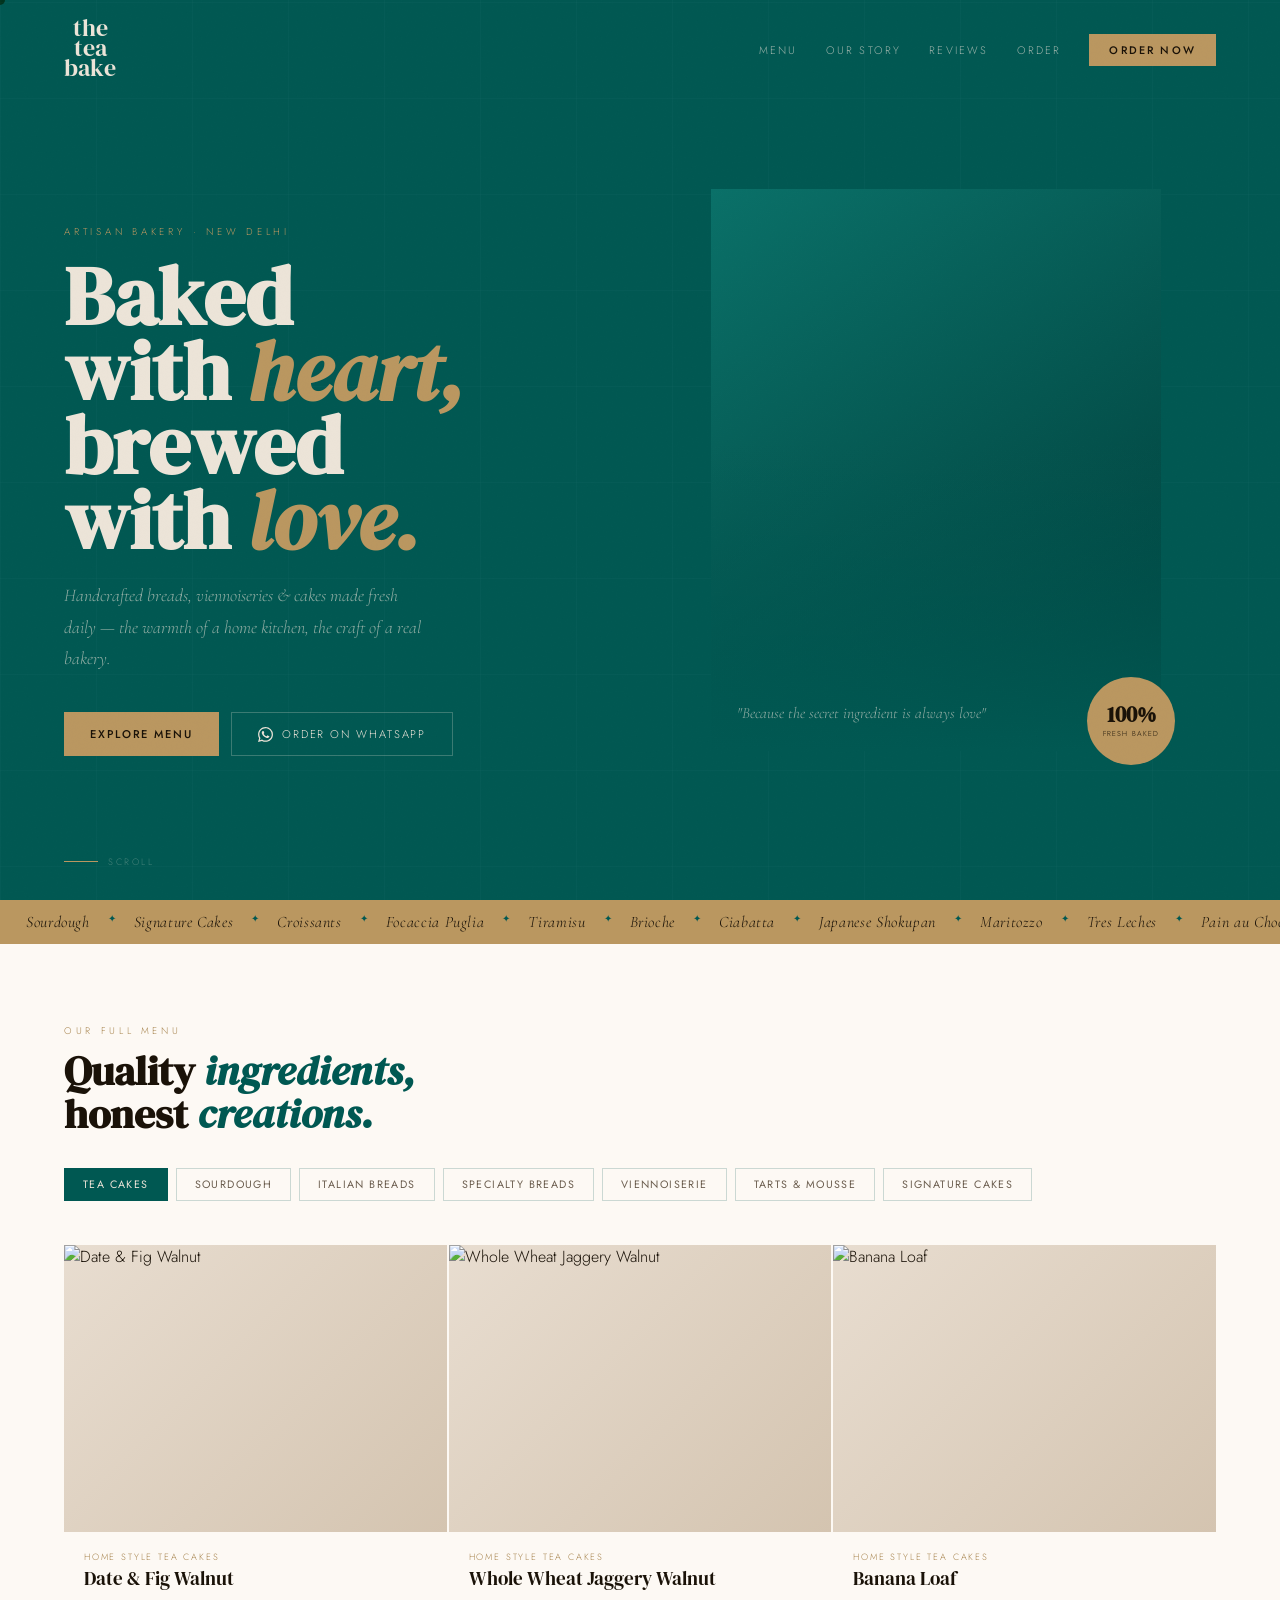
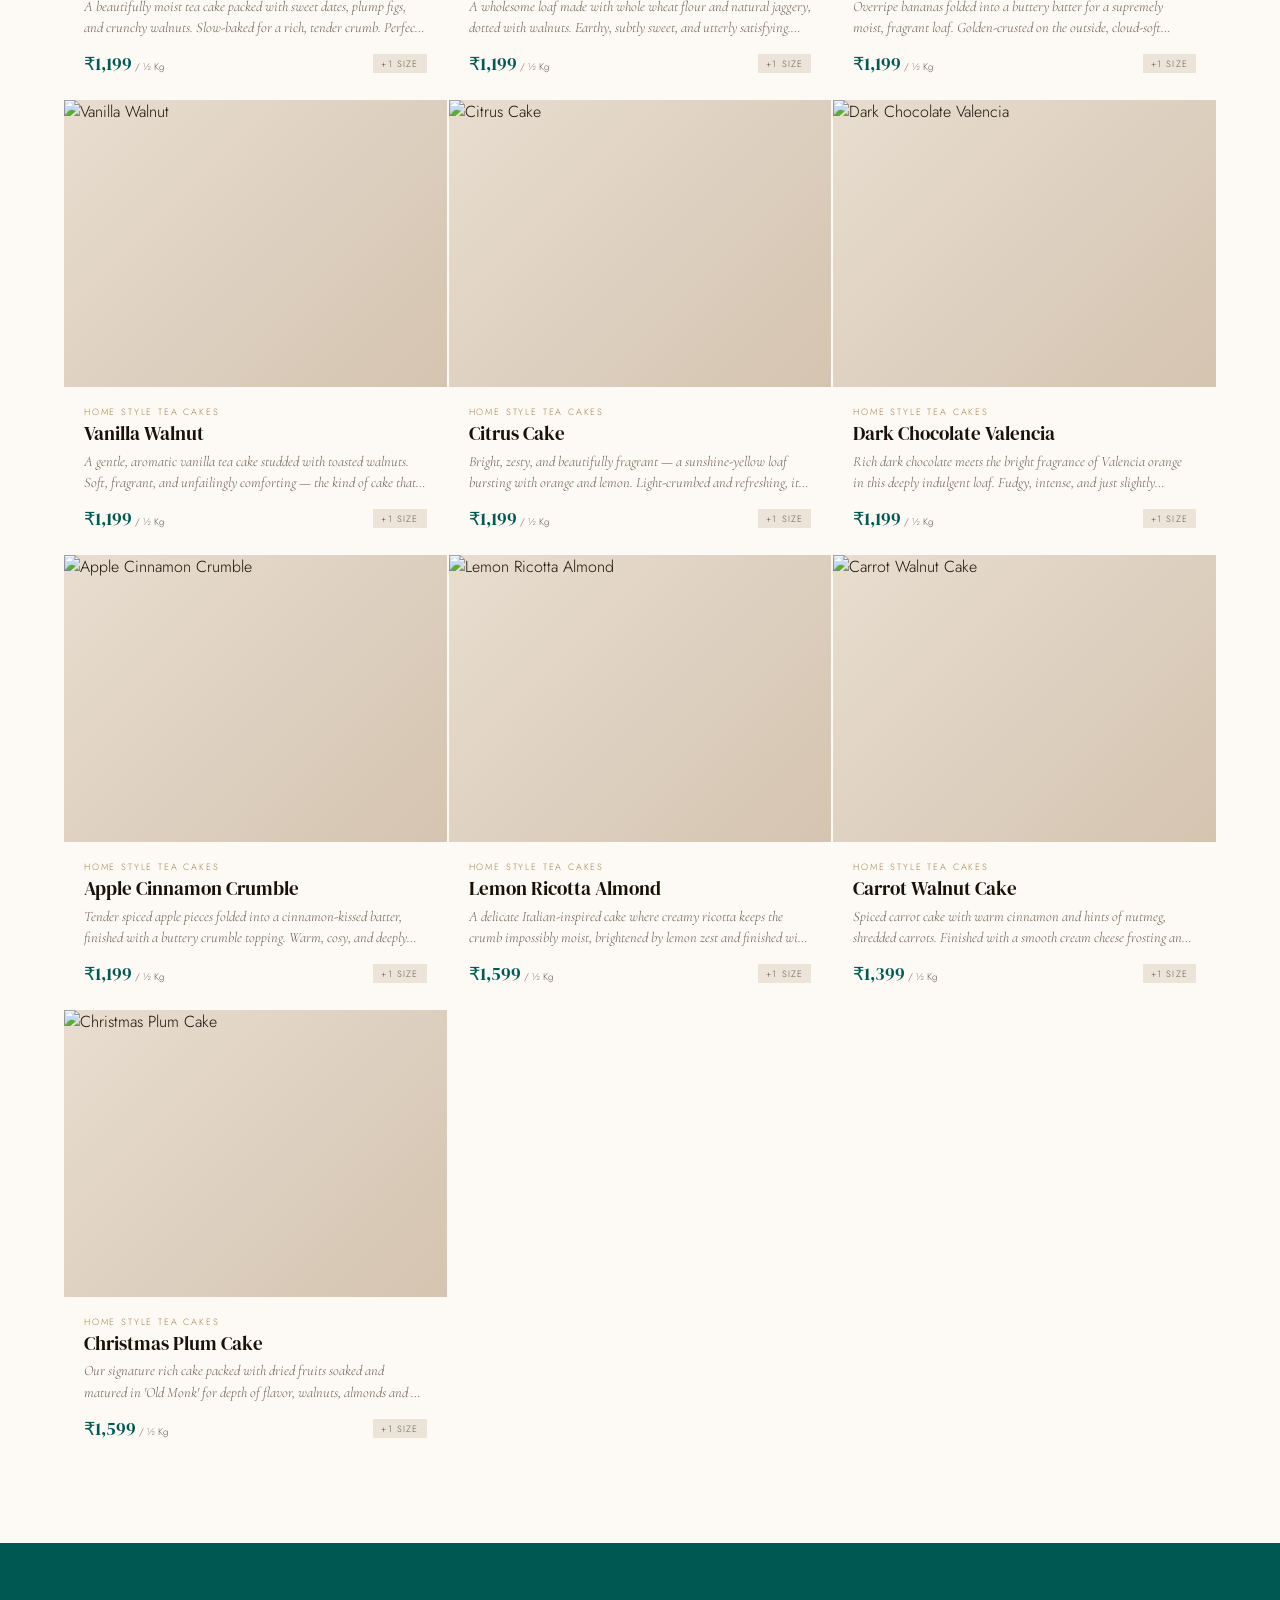
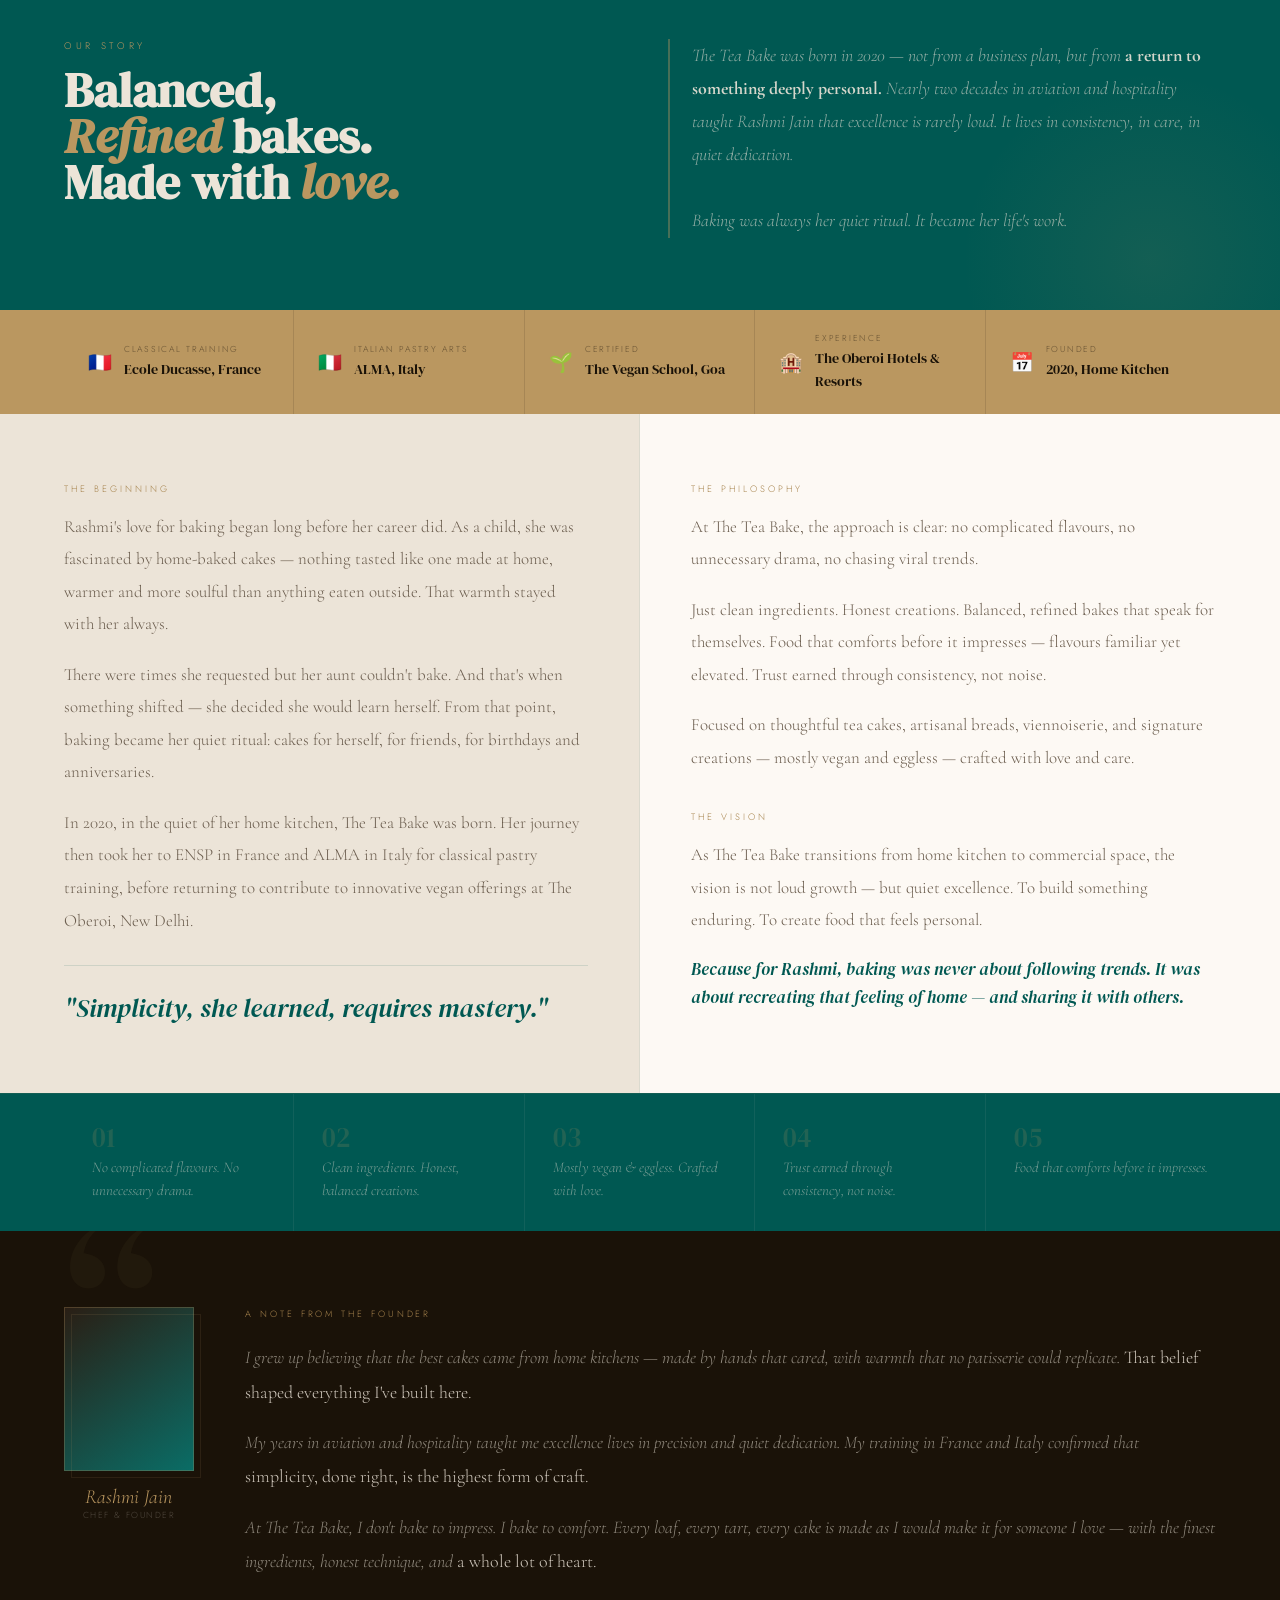
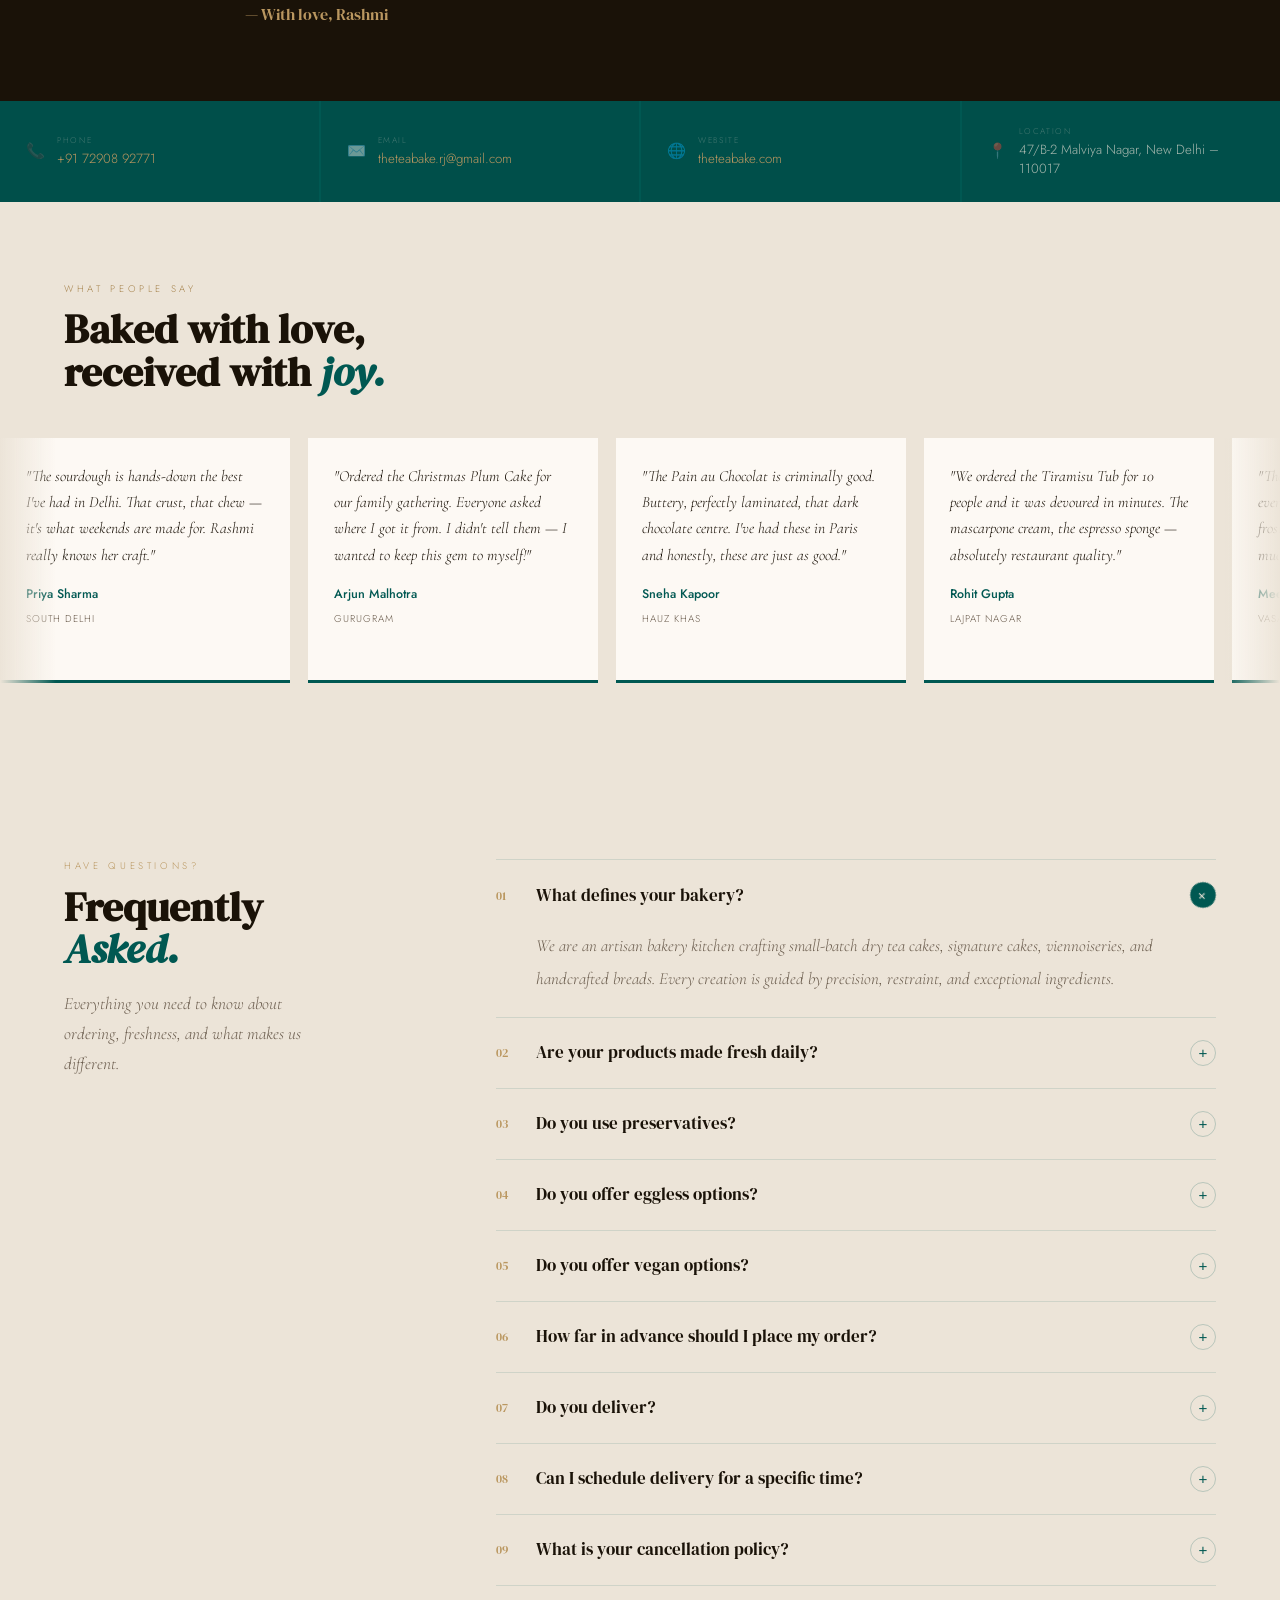
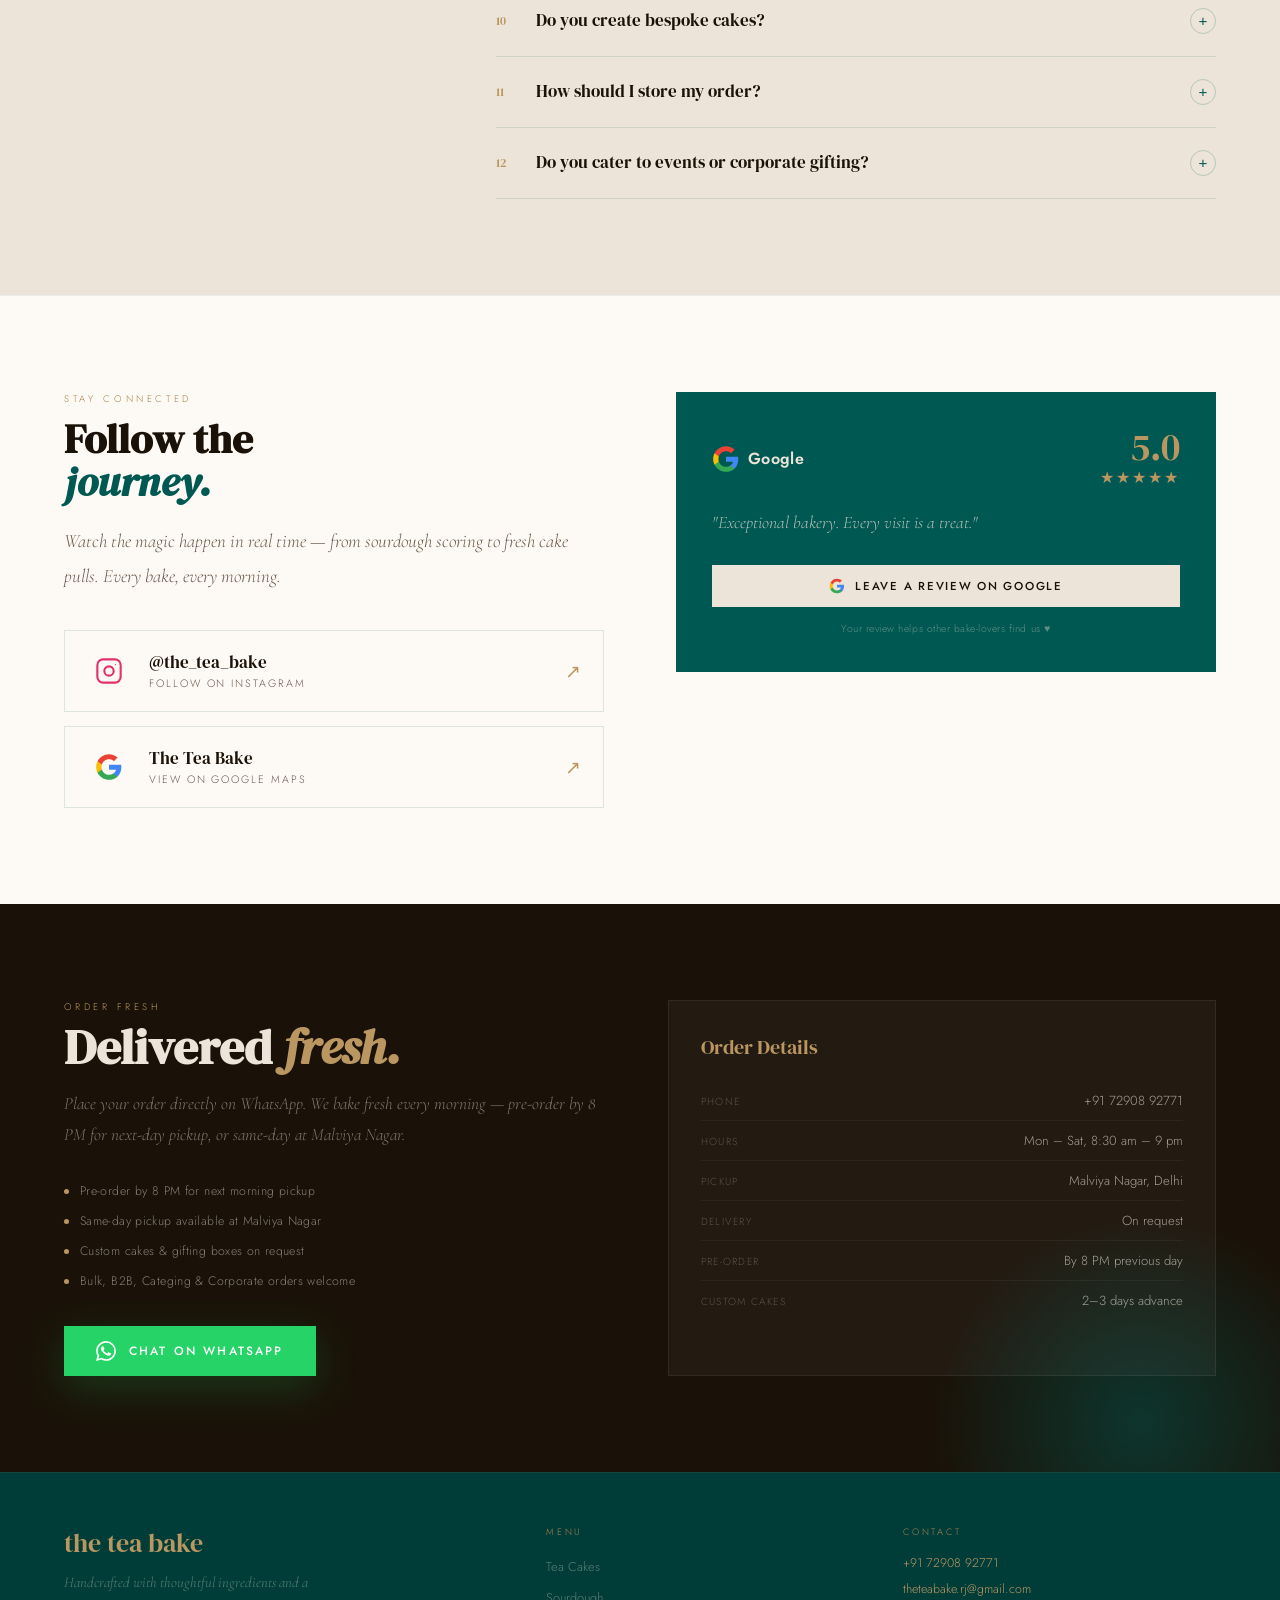
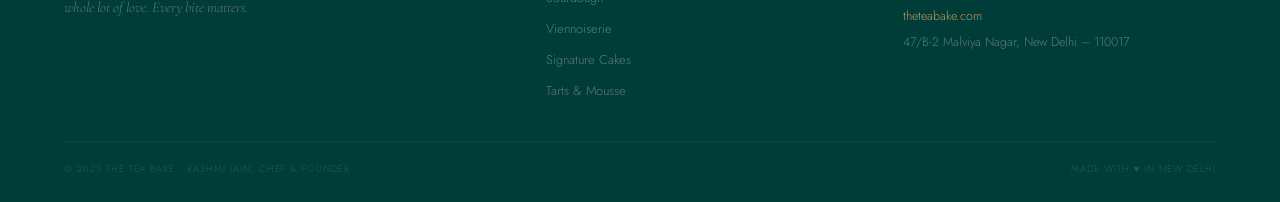
==== main/index.html @ 6ad72a22 "Add files via upload" ====
<!DOCTYPE html>
<html lang="en">

<head>
  <meta charset="UTF-8">
  <meta name="viewport" content="width=device-width, initial-scale=1.0">
  <title>The Tea Bake — Artisan Bakery, New Delhi</title>
  <link rel="preconnect" href="https://fonts.googleapis.com">
  <link rel="preconnect" href="https://fonts.gstatic.com" crossorigin>
  <link
    href="https://fonts.googleapis.com/css2?family=DM+Serif+Display:ital@0;1&family=Cormorant+Garamond:ital,wght@0,300;0,400;0,500;1,300;1,400&family=Jost:wght@300;400;500;600&display=swap"
    rel="stylesheet">
  <link rel="stylesheet" href="style.css">
</head>

<body>

  <!-- CURSOR -->
  <div class="cursor" id="cursor"></div>

  <!-- SCRIM + DRAWER -->
  <div class="scrim" id="scrim" onclick="closeDrawer()"></div>
  <nav class="drawer" id="drawer">
    <a href="#home" onclick="closeDrawer()">Home</a>
    <a href="#menu" onclick="closeDrawer()">Menu</a>
    <a href="#about" onclick="closeDrawer()">Our Story</a>
    <a href="#testimonials" onclick="closeDrawer()">Reviews</a>
    <a href="#order" onclick="closeDrawer()">Order</a>
    <a href="#" class="drawer-wa" onclick="closeDrawer();openWA('The Tea Bake — Full Menu')">
      <svg width="16" height="16" viewBox="0 0 24 24" fill="white">
        <path
          d="M17.472 14.382c-.297-.149-1.758-.867-2.03-.967-.273-.099-.471-.148-.67.15-.197.297-.767.966-.94 1.164-.173.199-.347.223-.644.075-.297-.15-1.255-.463-2.39-1.475-.883-.788-1.48-1.761-1.653-2.059-.173-.297-.018-.458.13-.606.134-.133.298-.347.446-.52.149-.174.198-.298.298-.497.099-.198.05-.371-.025-.52-.075-.149-.669-1.612-.916-2.207-.242-.579-.487-.5-.669-.51-.173-.008-.371-.01-.57-.01-.198 0-.52.074-.792.372-.272.297-1.04 1.016-1.04 2.479 0 1.462 1.065 2.875 1.213 3.074.149.198 2.096 3.2 5.077 4.487.709.306 1.262.489 1.694.625.712.227 1.36.195 1.871.118.571-.085 1.758-.719 2.006-1.413.248-.694.248-1.289.173-1.413-.074-.124-.272-.198-.57-.347m-5.421 7.403h-.004a9.87 9.87 0 01-5.031-1.378l-.361-.214-3.741.982.998-3.648-.235-.374a9.86 9.86 0 01-1.51-5.26c.001-5.45 4.436-9.884 9.888-9.884 2.64 0 5.122 1.03 6.988 2.898a9.825 9.825 0 012.893 6.994c-.003 5.45-4.437 9.884-9.885 9.884m8.413-18.297A11.815 11.815 0 0012.05 0C5.495 0 .16 5.335.157 11.892c0 2.096.547 4.142 1.588 5.945L.057 24l6.305-1.654a11.882 11.882 0 005.683 1.448h.005c6.554 0 11.89-5.335 11.893-11.893a11.821 11.821 0 00-3.48-8.413z" />
      </svg>
      Order on WhatsApp
    </a>
  </nav>

  <!-- DESKTOP NAV -->
  <nav id="navbar">
    <a class="nav-logo" href="#home">the <br>tea<br> bake</a>
    <ul class="nav-links">
      <li><a href="#menu">Menu</a></li>
      <li><a href="#about">Our Story</a></li>
      <li><a href="#testimonials">Reviews</a></li>
      <li><a href="#order">Order</a></li>
      <li><a href="#" class="nav-order" onclick="openWA('The Tea Bake')">Order Now</a></li>
    </ul>
    <button class="ham" id="ham" onclick="toggleDrawer()" aria-label="Open menu">
      <span></span><span></span><span></span>
    </button>
  </nav>

  <!-- ══ HERO ══ -->
  <section class="hero" id="home">
    <div class="hero-pat">
      <svg width="100%" height="100%" viewBox="0 0 800 800" preserveAspectRatio="xMidYMid slice">
        <defs>
          <pattern id="gp" width="60" height="60" patternUnits="userSpaceOnUse">
            <path d="M60 0L0 0 0 60" fill="none" stroke="white" stroke-width=".5" />
          </pattern>
        </defs>
        <rect width="800" height="800" fill="url(#gp)" />
      </svg>
    </div>
    <div class="hero-left">
      <p class="hero-eyebrow">Artisan Bakery · New Delhi</p>
      <h1 class="hero-h1">Baked<br>with <em>heart,</em><br>brewed<br>with <em>love.</em></h1>
      <p class="hero-sub">Handcrafted breads, viennoiseries &amp; cakes made fresh daily — the warmth of a home kitchen,
        the
        craft of a real bakery.</p>
      <div class="hero-ctas">
        <a href="#menu" class="btn-primary">Explore Menu</a>
        <a href="#" class="btn-secondary" onclick="openWA('The Tea Bake — Full Menu')">
          <svg width="15" height="15" viewBox="0 0 24 24" fill="currentColor">
            <path
              d="M17.472 14.382c-.297-.149-1.758-.867-2.03-.967-.273-.099-.471-.148-.67.15-.197.297-.767.966-.94 1.164-.173.199-.347.223-.644.075-.297-.15-1.255-.463-2.39-1.475-.883-.788-1.48-1.761-1.653-2.059-.173-.297-.018-.458.13-.606.134-.133.298-.347.446-.52.149-.174.198-.298.298-.497.099-.198.05-.371-.025-.52-.075-.149-.669-1.612-.916-2.207-.242-.579-.487-.5-.669-.51-.173-.008-.371-.01-.57-.01-.198 0-.52.074-.792.372-.272.297-1.04 1.016-1.04 2.479 0 1.462 1.065 2.875 1.213 3.074.149.198 2.096 3.2 5.077 4.487.709.306 1.262.489 1.694.625.712.227 1.36.195 1.871.118.571-.085 1.758-.719 2.006-1.413.248-.694.248-1.289.173-1.413-.074-.124-.272-.198-.57-.347m-5.421 7.403h-.004a9.87 9.87 0 01-5.031-1.378l-.361-.214-3.741.982.998-3.648-.235-.374a9.86 9.86 0 01-1.51-5.26c.001-5.45 4.436-9.884 9.888-9.884 2.64 0 5.122 1.03 6.988 2.898a9.825 9.825 0 012.893 6.994c-.003 5.45-4.437 9.884-9.885 9.884m8.413-18.297A11.815 11.815 0 0012.05 0C5.495 0 .16 5.335.157 11.892c0 2.096.547 4.142 1.588 5.945L.057 24l6.305-1.654a11.882 11.882 0 005.683 1.448h.005c6.554 0 11.89-5.335 11.893-11.893a11.821 11.821 0 00-3.48-8.413z" />
          </svg>
          Order on WhatsApp
        </a>
      </div>
    </div>
    <div class="hero-right">
      <div class="hero-vis">
        <div class="hero-frame">
          <img src="https://images.unsplash.com/photo-1509440159596-0249088772ff?w=700&q=80" alt="Fresh baked goods"
            onerror="this.style.display='none'">
          <div class="hero-frame-grad"></div>
          <div class="hero-quote">"Because the secret ingredient is always love"</div>
        </div>
        <div class="hero-badge"><b>100%</b><small>Fresh Baked</small></div>
      </div>
    </div>
    <div class="scroll-hint">
      <div class="scroll-line"></div>Scroll
    </div>
  </section>

  <!-- ══ MARQUEE ══ -->
  <div class="marquee">
    <div class="marquee-track">
      <span class="mitem">Sourdough</span><span class="mdot">✦</span>
      <span class="mitem">Signature Cakes</span><span class="mdot">✦</span>
      <span class="mitem">Croissants</span><span class="mdot">✦</span>
      <span class="mitem">Focaccia Puglia</span><span class="mdot">✦</span>
      <span class="mitem">Tiramisu</span><span class="mdot">✦</span>
      <span class="mitem">Brioche</span><span class="mdot">✦</span>
      <span class="mitem">Ciabatta</span><span class="mdot">✦</span>
      <span class="mitem">Japanese Shokupan</span><span class="mdot">✦</span>
      <span class="mitem">Maritozzo</span><span class="mdot">✦</span>
      <span class="mitem">Tres Leches</span><span class="mdot">✦</span>
      <span class="mitem">Pain au Chocolat</span><span class="mdot">✦</span>
      <span class="mitem">Japanese Shokupan</span><span class="mdot">✦</span>
      <span class="mitem">Sourdough</span><span class="mdot">✦</span>
      <span class="mitem">Signature Cakes</span><span class="mdot">✦</span>
      <span class="mitem">Croissants</span><span class="mdot">✦</span>
      <span class="mitem">Focaccia Puglia</span><span class="mdot">✦</span>
      <span class="mitem">Tiramisu</span><span class="mdot">✦</span>
      <span class="mitem">Ciabatta</span><span class="mdot">✦</span>
      <span class="mitem">Maritozzo</span><span class="mdot">✦</span>
      <span class="mitem">Tres Leches</span><span class="mdot">✦</span>
      <span class="mitem">Pain au Chocolat</span><span class="mdot">✦</span>
      <span class="mitem">Lamington Cake</span><span class="mdot">✦</span>
    </div>
  </div>

  <!-- ══ PRODUCTS ══ -->
  <section class="sec-pad" id="menu">
    <span class="sec-label r">Our Full Menu</span>
    <h2 class="sec-title r">Quality <em>ingredients,</em><br>honest <em>creations.</em></h2>
    <div class="cat-wrap r">
      <div class="cat-filters">
        <!-- <button class="cat-btn active" onclick="filterCat('all',this)">All</button> -->
        <button class="cat-btn active" onclick="filterCat('tea-cakes',this)">Tea Cakes</button>
        <button class="cat-btn" onclick="filterCat('sourdough',this)">Sourdough</button>
        <button class="cat-btn" onclick="filterCat('italian-breads',this)">Italian Breads</button>
        <button class="cat-btn" onclick="filterCat('specialty-breads',this)">Specialty Breads</button>
        <button class="cat-btn" onclick="filterCat('viennoiserie',this)">Viennoiserie</button>
        <button class="cat-btn" onclick="filterCat('tarts-mousse',this)">Tarts &amp; Mousse</button>
        <button class="cat-btn" onclick="filterCat('signature-cakes',this)">Signature Cakes</button>
      </div>
    </div>
    <div class="pgrid" id="pgrid"></div>
  </section>

  <!-- ══ ABOUT ══ -->
  <section class="about-wrap" id="about">

    <div class="about-intro">
      <div>
        <span class="about-eyebrow r">Our Story</span>
        <h2 class="about-h2 r">Balanced,<br><em>Refined</em> bakes.<br>Made with <em>love.</em></h2>
      </div>
      <p class="about-lead r">
        The Tea Bake was born in 2020 — not from a business plan, but from
        <strong>a return to something deeply personal.</strong>
        Nearly two decades in aviation and hospitality taught Rashmi Jain that excellence is rarely loud. It lives in
        consistency, in care, in quiet dedication.
        <br><br>Baking was always her quiet ritual. It became her life's work.
      </p>
    </div>

    <div class="creds-strip r">
      <div class="cred"><span class="cred-icon">🇫🇷</span>
        <div><span class="cred-lbl">Classical Training</span><span class="cred-val">Ecole Ducasse, France</span></div>
      </div>
      <div class="cred"><span class="cred-icon">🇮🇹</span>
        <div><span class="cred-lbl">Italian Pastry Arts</span><span class="cred-val">ALMA, Italy</span></div>
      </div>
      <div class="cred"><span class="cred-icon">🌱</span>
        <div><span class="cred-lbl">Certified</span><span class="cred-val">The Vegan School, Goa</span></div>
      </div>
      <div class="cred"><span class="cred-icon">🏨</span>
        <div><span class="cred-lbl">Experience</span><span class="cred-val">The Oberoi Hotels & Resorts</span></div>
      </div>
      <div class="cred"><span class="cred-icon">📅</span>
        <div><span class="cred-lbl">Founded</span><span class="cred-val">2020, Home Kitchen</span></div>
      </div>
    </div>

    <div class="about-story">
      <div class="story-l">
        <span class="story-lbl">The Beginning</span>
        <p class="story-p r">Rashmi's love for baking began long before her career did. As a child, she was fascinated
          by home-baked cakes — nothing tasted like one made at home, warmer and more soulful than anything eaten
          outside. That warmth stayed with her always.</p>
        <p class="story-p r">There were times she requested but her aunt couldn't bake. And that's when something
          shifted — she decided
          she would learn herself. From that point, baking became her quiet ritual: cakes for herself, for friends, for
          birthdays and anniversaries.</p>
        <p class="story-p r">In 2020, in the quiet of her home kitchen, The Tea Bake was born. Her journey then took her
          to ENSP in France and ALMA in Italy for classical pastry training, before returning to contribute to
          innovative vegan offerings at The Oberoi, New Delhi.</p>
        <div class="story-pull r">"Simplicity, she learned, requires mastery."</div>
      </div>
      <div class="story-r">
        <div>
          <span class="story-lbl">The Philosophy</span>
          <p class="story-p r">At The Tea Bake, the approach is clear: no complicated flavours, no unnecessary drama, no
            chasing viral trends.</p>
          <p class="story-p r">Just clean ingredients. Honest creations. Balanced, refined bakes that speak for
            themselves. Food that comforts before it impresses — flavours familiar yet elevated. Trust earned through
            consistency, not noise.</p>
          <p class="story-p r">Focused on thoughtful tea cakes, artisanal breads, viennoiserie, and signature creations
            — mostly vegan and eggless — crafted with love and care.</p>
        </div>
        <div>
          <span class="story-lbl">The Vision</span>
          <p class="story-p r">As The Tea Bake transitions from home kitchen to commercial space, the vision is not loud
            growth — but quiet excellence. To build something enduring. To create food that feels personal.</p>
          <p class="vision-p r">Because for Rashmi, baking was never about following trends. It was about recreating
            that feeling of home — and sharing it with others.</p>
        </div>
      </div>
    </div>

    <div class="philo-strip">
      <div class="philo">
        <p class="philo-n">01</p>
        <p class="philo-t">No complicated flavours. No unnecessary drama.</p>
      </div>
      <div class="philo">
        <p class="philo-n">02</p>
        <p class="philo-t">Clean ingredients. Honest, balanced creations.</p>
      </div>
      <div class="philo">
        <p class="philo-n">03</p>
        <p class="philo-t">Mostly vegan &amp; eggless. Crafted with love.</p>
      </div>
      <div class="philo">
        <p class="philo-n">04</p>
        <p class="philo-t">Trust earned through consistency, not noise.</p>
      </div>
      <div class="philo">
        <p class="philo-n">05</p>
        <p class="philo-t">Food that comforts before it impresses.</p>
      </div>
    </div>

    <div class="founder-note">
      <div class="founder-col">
        <div style="position:relative;flex-shrink:0">
          <div class="founder-pic">
            <img src="https://images.unsplash.com/photo-1607631568010-a87245c0daf7?w=400&q=80" alt="Rashmi Jain"
              onerror="this.style.display='none'">
          </div>
          <div class="founder-shadow"></div>
        </div>
        <div>
          <div class="founder-sig">Rashmi Jain</div>
          <div class="founder-role-txt">Chef &amp; Founder</div>
        </div>
      </div>
      <div class="note-col">
        <span class="note-lbl">A Note from the Founder</span>
        <p class="note-p r">I grew up believing that the best cakes came from home kitchens — made by hands that cared,
          with warmth that no patisserie could replicate. <em>That belief shaped everything I've built here.</em></p>
        <p class="note-p r">My years in aviation and hospitality taught me excellence lives in precision and quiet
          dedication. My training in France and Italy confirmed that <em>simplicity, done right, is the highest form of
            craft.</em></p>
        <p class="note-p r">At The Tea Bake, I don't bake to impress. I bake to comfort. Every loaf, every tart, every
          cake is made as I would make it for someone I love — with the finest ingredients, honest technique, and <em>a
            whole lot of heart.</em></p>
        <span class="note-sign r">— With love, Rashmi</span>
      </div>
    </div>

    <div class="contact-strip">
      <div class="ctc"><span class="ctc-icon">📞</span>
        <div><span class="ctc-lbl">Phone</span><span class="ctc-val"><a href="tel:+917290892771">+91 72908
              92771</a></span></div>
      </div>
      <div class="ctc"><span class="ctc-icon">✉️</span>
        <div><span class="ctc-lbl">Email</span><span class="ctc-val"><a
              href="mailto:theteabake.rj@gmail.com">theteabake.rj@gmail.com</a></span></div>
      </div>
      <div class="ctc"><span class="ctc-icon">🌐</span>
        <div><span class="ctc-lbl">Website</span><span class="ctc-val"><a href="http://theteabake.com"
              target="_blank">theteabake.com</a></span></div>
      </div>
      <div class="ctc"><span class="ctc-icon">📍</span>
        <div><span class="ctc-lbl">Location</span><span class="ctc-val">47/B-2 Malviya Nagar, New Delhi – 110017</span>
        </div>
      </div>
    </div>

  </section>

  <!-- ══ TESTIMONIALS ══ -->
  <section class="testi-sec" id="testimonials">
    <div class="testi-head">
      <span class="sec-label r">What People Say</span>
      <h2 class="sec-title r">Baked with love,<br>received with <em>joy.</em></h2>
    </div>
    <div class="reviews-wrap">
      <div class="reviews-track" id="reviewsTrack"></div>
    </div>
  </section>

  <!-- ══ FAQ ══ -->
  <section class="faq-sec" id="faq">
    <div class="faq-inner">
      <div class="faq-sticky">
        <span class="faq-lbl">Have Questions?</span>
        <h2 class="faq-title">Frequently<br><em>Asked.</em></h2>
        <p class="faq-sub">Everything you need to know about ordering, freshness, and what makes us different.</p>
      </div>
      <div class="faq-list" id="faqList"></div>
    </div>
  </section>

  <!-- ══ SOCIAL & GOOGLE ══ -->
  <section class="social-sec" id="socials">
    <div class="social-inner">
      <div class="social-left">
        <span class="sec-label r">Stay Connected</span>
        <h2 class="sec-title r">Follow the<br><em>journey.</em></h2>
        <p class="social-sub r">Watch the magic happen in real time — from sourdough scoring to fresh cake pulls. Every
          bake, every morning.</p>
        <div class="social-links r">
          <a href="https://www.instagram.com/the_tea_bake" target="_blank" rel="noopener" class="social-link instagram">
            <span class="social-link-icon">
              <svg viewBox="0 0 24 24" fill="none" stroke="currentColor" stroke-width="1.8" stroke-linecap="round"
                stroke-linejoin="round">
                <rect x="2" y="2" width="20" height="20" rx="5" ry="5" />
                <circle cx="12" cy="12" r="4" />
                <circle cx="17.5" cy="6.5" r=".5" fill="currentColor" stroke="none" />
              </svg>
            </span>
            <span class="social-link-body">
              <span class="social-link-handle">@the_tea_bake</span>
              <span class="social-link-label">Follow on Instagram</span>
            </span>
            <span class="social-link-arrow">↗</span>
          </a>
          <a href="https://share.google/c6xZrRx1j0dxmvRVh" target="_blank" rel="noopener" class="social-link google">
            <span class="social-link-icon">
              <svg viewBox="0 0 24 24" fill="currentColor">
                <path
                  d="M22.56 12.25c0-.78-.07-1.53-.2-2.25H12v4.26h5.92c-.26 1.37-1.04 2.53-2.21 3.31v2.77h3.57c2.08-1.92 3.28-4.74 3.28-8.09z"
                  fill="#4285F4" />
                <path
                  d="M12 23c2.97 0 5.46-.98 7.28-2.66l-3.57-2.77c-.98.66-2.23 1.06-3.71 1.06-2.86 0-5.29-1.93-6.16-4.53H2.18v2.84C3.99 20.53 7.7 23 12 23z"
                  fill="#34A853" />
                <path
                  d="M5.84 14.09c-.22-.66-.35-1.36-.35-2.09s.13-1.43.35-2.09V7.07H2.18C1.43 8.55 1 10.22 1 12s.43 3.45 1.18 4.93l2.85-2.22.81-.62z"
                  fill="#FBBC05" />
                <path
                  d="M12 5.38c1.62 0 3.06.56 4.21 1.64l3.15-3.15C17.45 2.09 14.97 1 12 1 7.7 1 3.99 3.47 2.18 7.07l3.66 2.84c.87-2.6 3.3-4.53 6.16-4.53z"
                  fill="#EA4335" />
              </svg>
            </span>
            <span class="social-link-body">
              <span class="social-link-handle">The Tea Bake</span>
              <span class="social-link-label">View on Google Maps</span>
            </span>
            <span class="social-link-arrow">↗</span>
          </a>
        </div>
      </div>
      <div class="social-right r">
        <div class="google-rating-card">
          <div class="grc-top">
            <div class="grc-logo">
              <svg viewBox="0 0 24 24" width="28" height="28" fill="currentColor">
                <path
                  d="M22.56 12.25c0-.78-.07-1.53-.2-2.25H12v4.26h5.92c-.26 1.37-1.04 2.53-2.21 3.31v2.77h3.57c2.08-1.92 3.28-4.74 3.28-8.09z"
                  fill="#4285F4" />
                <path
                  d="M12 23c2.97 0 5.46-.98 7.28-2.66l-3.57-2.77c-.98.66-2.23 1.06-3.71 1.06-2.86 0-5.29-1.93-6.16-4.53H2.18v2.84C3.99 20.53 7.7 23 12 23z"
                  fill="#34A853" />
                <path
                  d="M5.84 14.09c-.22-.66-.35-1.36-.35-2.09s.13-1.43.35-2.09V7.07H2.18C1.43 8.55 1 10.22 1 12s.43 3.45 1.18 4.93l2.85-2.22.81-.62z"
                  fill="#FBBC05" />
                <path
                  d="M12 5.38c1.62 0 3.06.56 4.21 1.64l3.15-3.15C17.45 2.09 14.97 1 12 1 7.7 1 3.99 3.47 2.18 7.07l3.66 2.84c.87-2.6 3.3-4.53 6.16-4.53z"
                  fill="#EA4335" />
              </svg>
              <span class="grc-google-text">Google</span>
            </div>
            <div class="grc-score">
              <span class="grc-num">5.0</span>
              <span class="grc-stars">★★★★★</span>
            </div>
          </div>
          <p class="grc-tag">"Exceptional bakery. Every visit is a treat."</p>
          <a href="https://share.google/c6xZrRx1j0dxmvRVh" target="_blank" rel="noopener" class="grc-btn">
            <svg viewBox="0 0 24 24" fill="currentColor" width="16" height="16">
              <path
                d="M22.56 12.25c0-.78-.07-1.53-.2-2.25H12v4.26h5.92c-.26 1.37-1.04 2.53-2.21 3.31v2.77h3.57c2.08-1.92 3.28-4.74 3.28-8.09z"
                fill="#4285F4" />
              <path
                d="M12 23c2.97 0 5.46-.98 7.28-2.66l-3.57-2.77c-.98.66-2.23 1.06-3.71 1.06-2.86 0-5.29-1.93-6.16-4.53H2.18v2.84C3.99 20.53 7.7 23 12 23z"
                fill="#34A853" />
              <path
                d="M5.84 14.09c-.22-.66-.35-1.36-.35-2.09s.13-1.43.35-2.09V7.07H2.18C1.43 8.55 1 10.22 1 12s.43 3.45 1.18 4.93l2.85-2.22.81-.62z"
                fill="#FBBC05" />
              <path
                d="M12 5.38c1.62 0 3.06.56 4.21 1.64l3.15-3.15C17.45 2.09 14.97 1 12 1 7.7 1 3.99 3.47 2.18 7.07l3.66 2.84c.87-2.6 3.3-4.53 6.16-4.53z"
                fill="#EA4335" />
            </svg>
            Leave a Review on Google
          </a>
          <p class="grc-note">Your review helps other bake-lovers find us ♥</p>
        </div>
        <div class="google-reviews-mini" id="googleReviewsMini"></div>
      </div>
    </div>
  </section>

  <!-- ══ ORDER ══ -->
  <section class="order-sec" id="order">
    <div>
      <span class="order-lbl">Order Fresh</span>
      <h2 class="order-h2">Delivered <em>fresh.</em></h2>
      <p class="order-sub">Place your order directly on WhatsApp. We bake fresh every morning — pre-order by 8 PM for
        next-day pickup, or same-day at Malviya Nagar.</p>
      <div class="order-feats">
        <div class="ofeat">
          <div class="ofeat-dot"></div>Pre-order by 8 PM for next morning pickup
        </div>
        <div class="ofeat">
          <div class="ofeat-dot"></div>Same-day pickup available at Malviya Nagar
        </div>
        <div class="ofeat">
          <div class="ofeat-dot"></div>Custom cakes &amp; gifting boxes on request
        </div>
        <div class="ofeat">
          <div class="ofeat-dot"></div>Bulk, B2B, Categing &amp; Corporate orders welcome
        </div>
      </div>
      <a href="#" onclick="openWA('The Tea Bake — I\'d like to place an order')" class="wa-big">
        <svg viewBox="0 0 24 24" fill="white">
          <path
            d="M17.472 14.382c-.297-.149-1.758-.867-2.03-.967-.273-.099-.471-.148-.67.15-.197.297-.767.966-.94 1.164-.173.199-.347.223-.644.075-.297-.15-1.255-.463-2.39-1.475-.883-.788-1.48-1.761-1.653-2.059-.173-.297-.018-.458.13-.606.134-.133.298-.347.446-.52.149-.174.198-.298.298-.497.099-.198.05-.371-.025-.52-.075-.149-.669-1.612-.916-2.207-.242-.579-.487-.5-.669-.51-.173-.008-.371-.01-.57-.01-.198 0-.52.074-.792.372-.272.297-1.04 1.016-1.04 2.479 0 1.462 1.065 2.875 1.213 3.074.149.198 2.096 3.2 5.077 4.487.709.306 1.262.489 1.694.625.712.227 1.36.195 1.871.118.571-.085 1.758-.719 2.006-1.413.248-.694.248-1.289.173-1.413-.074-.124-.272-.198-.57-.347m-5.421 7.403h-.004a9.87 9.87 0 01-5.031-1.378l-.361-.214-3.741.982.998-3.648-.235-.374a9.86 9.86 0 01-1.51-5.26c.001-5.45 4.436-9.884 9.888-9.884 2.64 0 5.122 1.03 6.988 2.898a9.825 9.825 0 012.893 6.994c-.003 5.45-4.437 9.884-9.885 9.884m8.413-18.297A11.815 11.815 0 0012.05 0C5.495 0 .16 5.335.157 11.892c0 2.096.547 4.142 1.588 5.945L.057 24l6.305-1.654a11.882 11.882 0 005.683 1.448h.005c6.554 0 11.89-5.335 11.893-11.893a11.821 11.821 0 00-3.48-8.413z" />
        </svg>
        Chat on WhatsApp
      </a>
    </div>
    <div class="order-card">
      <p class="ocard-title">Order Details</p>
      <div class="orow"><span class="okey">Phone</span><span class="oval">+91 72908 92771</span></div>
      <div class="orow"><span class="okey">Hours</span><span class="oval">Mon – Sat, 8:30 am – 9 pm</span></div>
      <div class="orow"><span class="okey">Pickup</span><span class="oval">Malviya Nagar, Delhi</span></div>
      <div class="orow"><span class="okey">Delivery</span><span class="oval">On request</span></div>
      <div class="orow"><span class="okey">Pre-order</span><span class="oval">By 8 PM previous day</span></div>
      <div class="orow"><span class="okey">Custom Cakes</span><span class="oval">2–3 days advance</span></div>
    </div>
  </section>

  <!-- ══ FOOTER ══ -->
  <footer>
    <div class="foot-grid">
      <div>
        <div class="foot-logo">the tea bake</div>
        <p class="foot-tag">Handcrafted with thoughtful ingredients and a whole lot of love. Every bite matters.</p>
      </div>
      <div>
        <span class="fc-title">Menu</span>
        <ul class="foot-links">
          <li><a href="#menu" onclick="filterCat('tea-cakes')">Tea Cakes</a></li>
          <li><a href="#menu" onclick="filterCat('sourdough')">Sourdough</a></li>
          <li><a href="#menu" onclick="filterCat('viennoiserie')">Viennoiserie</a></li>
          <li><a href="#menu" onclick="filterCat('signature-cakes')">Signature Cakes</a></li>
          <li><a href="#menu" onclick="filterCat('tarts-mousse')">Tarts &amp; Mousse</a></li>
        </ul>
      </div>
      <div>
        <span class="fc-title">Contact</span>
        <div class="foot-ci"><a href="tel:+917290892771">+91 72908 92771</a></div>
        <div class="foot-ci"><a href="mailto:theteabake.rj@gmail.com">theteabake.rj@gmail.com</a></div>
        <div class="foot-ci"><a href="http://theteabake.com" target="_blank">theteabake.com</a></div>
        <div class="foot-ci">47/B-2 Malviya Nagar, New Delhi – 110017</div>
      </div>
    </div>
    <div class="foot-bottom">
      <span class="copy">© 2025 The Tea Bake · Rashmi Jain, Chef &amp; Founder</span>
      <span class="copy">Made with ♥ in New Delhi</span>
    </div>
  </footer>

  <!-- ══ MODAL ══ -->
  <div class="modal-overlay" id="modalOverlay" onclick="handleModalClick(event)">
    <div class="modal-box" id="modalBox">
      <button class="modal-close" onclick="closeModal()">✕</button>
      <div class="modal-grid">
        <div class="modal-img-side" id="modalImgSide">
          <div class="modal-ph" id="modalPh"><span class="modal-ph-emoji" id="modalEmoji">🍰</span><span
              class="modal-ph-label">The Tea Bake</span></div>
          <img id="modalImg" src="" alt="" style="display:none">
        </div>
        <div class="modal-body">
          <div>
            <p class="modal-cat" id="modalCat"></p>
            <h2 class="modal-name" id="modalName"></h2>
            <p class="modal-desc" id="modalDesc"></p>
            <div class="modal-prices" id="modalPrices"></div>
          </div>
          <div>
            <a href="#" id="modalWA" class="modal-wa" target="_blank">
              <svg viewBox="0 0 24 24" fill="white">
                <path
                  d="M17.472 14.382c-.297-.149-1.758-.867-2.03-.967-.273-.099-.471-.148-.67.15-.197.297-.767.966-.94 1.164-.173.199-.347.223-.644.075-.297-.15-1.255-.463-2.39-1.475-.883-.788-1.48-1.761-1.653-2.059-.173-.297-.018-.458.13-.606.134-.133.298-.347.446-.52.149-.174.198-.298.298-.497.099-.198.05-.371-.025-.52-.075-.149-.669-1.612-.916-2.207-.242-.579-.487-.5-.669-.51-.173-.008-.371-.01-.57-.01-.198 0-.52.074-.792.372-.272.297-1.04 1.016-1.04 2.479 0 1.462 1.065 2.875 1.213 3.074.149.198 2.096 3.2 5.077 4.487.709.306 1.262.489 1.694.625.712.227 1.36.195 1.871.118.571-.085 1.758-.719 2.006-1.413.248-.694.248-1.289.173-1.413-.074-.124-.272-.198-.57-.347m-5.421 7.403h-.004a9.87 9.87 0 01-5.031-1.378l-.361-.214-3.741.982.998-3.648-.235-.374a9.86 9.86 0 01-1.51-5.26c.001-5.45 4.436-9.884 9.888-9.884 2.64 0 5.122 1.03 6.988 2.898a9.825 9.825 0 012.893 6.994c-.003 5.45-4.437 9.884-9.885 9.884m8.413-18.297A11.815 11.815 0 0012.05 0C5.495 0 .16 5.335.157 11.892c0 2.096.547 4.142 1.588 5.945L.057 24l6.305-1.654a11.882 11.882 0 005.683 1.448h.005c6.554 0 11.89-5.335 11.893-11.893a11.821 11.821 0 00-3.48-8.413z" />
              </svg>
              Order on WhatsApp
            </a>
            <p class="modal-note">Chat directly with Rashmi · Fresh-baked every day with love</p>
          </div>
        </div>
      </div>
    </div>
  </div>
  <script src="./script.js"></script>
</body>

</html>
---- main/style.css ----
:root {
    --teal: #005852;
    --teal-dark: #003d39;
    --teal-mid: #0a6d66;
    --cream: #ece4d8;
    --gold: #ba9760;
    --gold-mid: #a7844e;
    --gold-dark: #846233;
    --white: #fdf9f4;
    --ink: #1a1208;
    --muted: #6b5d4e;
    --pad: clamp(20px, 5vw, 80px);
}

*,
*::before,
*::after {
    margin: 0;
    padding: 0;
    box-sizing: border-box;
}

html {
    scroll-behavior: smooth;
}

body {
    background: var(--white);
    color: var(--ink);
    font-family: 'Jost', sans-serif;
    font-weight: 300;
    overflow-x: hidden;
}

/* ── NOISE ── */
body::after {
    content: '';
    position: fixed;
    inset: 0;
    opacity: .35;
    pointer-events: none;
    z-index: 9999;
    background-image: url("data:image/svg+xml,%3Csvg xmlns='http://www.w3.org/2000/svg' width='200' height='200'%3E%3Cfilter id='n'%3E%3CfeTurbulence type='fractalNoise' baseFrequency='.8' numOctaves='4' stitchTiles='stitch'/%3E%3C/filter%3E%3Crect width='200' height='200' filter='url(%23n)' opacity='.03'/%3E%3C/svg%3E")
}

/* ── CURSOR ── */
.cursor {
    width: 10px;
    height: 10px;
    background: var(--gold);
    border-radius: 50%;
    position: fixed;
    pointer-events: none;
    z-index: 9998;
    transform: translate(-50%, -50%);
    transition: width .2s, height .2s;
    mix-blend-mode: multiply;
    display: none
}

@media(hover:hover) {
    .cursor {
        display: block
    }
}

.cursor.big {
    width: 26px;
    height: 26px;
    background: var(--teal)
}

/* ── NAV ── */
nav {
    position: fixed;
    top: 0;
    width: 100%;
    z-index: 600;
    display: flex;
    align-items: center;
    justify-content: space-between;
    padding: 18px var(--pad);
    transition: background .4s, box-shadow .4s
}

nav.scrolled {
    background: rgba(0, 50, 46, .97);
    backdrop-filter: blur(14px);
    box-shadow: 0 2px 32px rgba(0, 0, 0, .18)
}

.nav-logo {
    font-family: 'DM Serif Display', serif;
    font-size: 1.5rem;
    color: var(--cream);
    text-decoration: none;
    flex-shrink: 0;
    text-align: center;
    line-height: 20px;
}

.nav-links {
    display: flex;
    gap: 28px;
    list-style: none;
    align-items: center
}

.nav-links a {
    font-size: .68rem;
    letter-spacing: .2em;
    text-transform: uppercase;
    color: rgba(236, 228, 216, .65);
    text-decoration: none;
    transition: color .3s
}

.nav-links a:hover,
.nav-links a:focus {
    color: var(--gold)
}

.nav-order {
    background: var(--gold) !important;
    color: var(--ink) !important;
    padding: 8px 20px;
    font-weight: 500 !important
}

.nav-order:hover {
    background: var(--gold-dark) !important;
    color: var(--cream) !important
}

/* hamburger */
.ham {
    display: none;
    flex-direction: column;
    gap: 5px;
    cursor: pointer;
    background: none;
    border: none;
    padding: 4px;
    z-index: 700
}

.ham span {
    display: block;
    width: 24px;
    height: 2px;
    background: var(--cream);
    transition: .3s
}

.ham.open span:nth-child(1) {
    transform: translateY(7px) rotate(45deg)
}

.ham.open span:nth-child(2) {
    opacity: 0
}

.ham.open span:nth-child(3) {
    transform: translateY(-7px) rotate(-45deg)
}

/* drawer */
.drawer {
    position: fixed;
    top: 0;
    right: -100%;
    width: min(280px, 80vw);
    height: 100dvh;
    background: var(--teal-dark);
    z-index: 650;
    display: flex;
    flex-direction: column;
    justify-content: center;
    padding: 40px 32px;
    gap: 4px;
    transition: right .38s cubic-bezier(.16, 1, .3, 1);
    box-shadow: -6px 0 40px rgba(0, 0, 0, .3)
}

.drawer.open {
    right: 0
}

.drawer a {
    font-family: 'DM Serif Display', serif;
    font-size: 1.5rem;
    color: var(--cream);
    text-decoration: none;
    padding: 10px 0;
    border-bottom: 1px solid rgba(236, 228, 216, .07);
    display: flex;
    transition: color .2s
}

.drawer a:hover {
    color: var(--gold)
}

.drawer-wa {
    display: flex;
    align-items: center;
    gap: 10px;
    background: #25D366;
    color: #fff !important;
    font-family: 'Jost', sans-serif;
    font-size: 0.8rem !important;
    letter-spacing: .15em;
    text-transform: uppercase;
    font-weight: 500;
    padding: 14px 20px;
    margin-top: 20px;
    border-bottom: none !important;
    justify-content: center;
}

.scrim {
    position: fixed;
    inset: 0;
    background: rgba(0, 0, 0, .5);
    z-index: 640;
    opacity: 0;
    pointer-events: none;
    transition: opacity .38s
}

.scrim.open {
    opacity: 1;
    pointer-events: all
}

/* ── HERO ── */
.hero {
    min-height: 100dvh;
    background: var(--teal);
    display: grid;
    grid-template-columns: 1fr 1fr;
    position: relative;
    overflow: hidden
}

.hero-pat {
    position: absolute;
    inset: 0;
    opacity: .055;
    pointer-events: none
}

.hero-left {
    display: flex;
    flex-direction: column;
    justify-content: center;
    padding: clamp(110px, 14vw, 160px) 48px 80px var(--pad);
    position: relative;
    z-index: 2
}

.hero-eyebrow {
    font-size: .62rem;
    letter-spacing: .38em;
    text-transform: uppercase;
    color: var(--gold);
    margin-bottom: 20px;
    opacity: 0;
    animation: fadeUp .7s ease .4s forwards
}

.hero-h1 {
    font-family: 'DM Serif Display', serif;
    font-size: clamp(3rem, 6.5vw, 6.5rem);
    line-height: .9;
    color: var(--cream);
    margin-bottom: 22px;
    opacity: 0;
    animation: fadeUp .8s ease .55s forwards
}

.hero-h1 em {
    font-style: italic;
    color: var(--gold)
}

.hero-sub {
    font-family: 'Cormorant Garamond', serif;
    font-style: italic;
    font-size: clamp(1rem, 1.4vw, 1.2rem);
    color: rgba(236, 228, 216, .6);
    line-height: 1.75;
    max-width: 360px;
    margin-bottom: 38px;
    opacity: 0;
    animation: fadeUp .8s ease .7s forwards
}

.hero-ctas {
    display: flex;
    gap: 12px;
    flex-wrap: wrap;
    opacity: 0;
    animation: fadeUp .8s ease .85s forwards
}

.hero-right {
    display: flex;
    align-items: center;
    justify-content: center;
    padding: 120px 48px 80px 0;
    opacity: 0;
    animation: fadeIn 1.2s ease .3s forwards
}

.hero-vis {
    width: 100%;
    max-width: 450px;
    aspect-ratio: 4/5;
    position: relative
}

.hero-frame {
    width: 100%;
    height: 100%;
    background: linear-gradient(145deg, #0a7068, #003d39);
    position: relative;
    overflow: hidden
}

.hero-frame img {
    width: 100%;
    height: 100%;
    object-fit: cover;
    opacity: .55;
    mix-blend-mode: luminosity
}

.hero-frame-grad {
    position: absolute;
    inset: 0;
    background: linear-gradient(to top, var(--teal) 0%, transparent 55%)
}

.hero-quote {
    position: absolute;
    bottom: 26px;
    left: 26px;
    right: 26px;
    font-family: 'Cormorant Garamond', serif;
    font-style: italic;
    font-size: .98rem;
    color: rgba(236, 228, 216, .62);
    line-height: 1.5
}

.hero-vis::before {
    content: '';
    position: absolute;
    top: 18px;
    left: 18px;
    right: -18px;
    bottom: -18px;
    border: 1px solid rgba(186, 151, 96, .2);
    z-index: -1
}

.hero-badge {
    position: absolute;
    bottom: -14px;
    right: -14px;
    width: 88px;
    height: 88px;
    background: var(--gold);
    border-radius: 50%;
    display: flex;
    flex-direction: column;
    align-items: center;
    justify-content: center;
    text-align: center
}

.hero-badge b {
    font-family: 'DM Serif Display', serif;
    font-size: 1.4rem;
    color: var(--ink);
    line-height: 1
}

.hero-badge small {
    font-size: .45rem;
    letter-spacing: .14em;
    text-transform: uppercase;
    color: var(--ink);
    margin-top: 2px
}

.scroll-hint {
    position: absolute;
    bottom: 32px;
    left: var(--pad);
    display: flex;
    align-items: center;
    gap: 10px;
    font-size: .58rem;
    letter-spacing: .28em;
    text-transform: uppercase;
    color: rgba(236, 228, 216, .3);
    z-index: 2;
    opacity: 0;
    animation: fadeUp .8s ease 1.2s forwards
}

.scroll-line {
    width: 34px;
    height: 1px;
    background: var(--gold);
    position: relative;
    overflow: hidden
}

.scroll-line::after {
    content: '';
    position: absolute;
    top: 0;
    left: -100%;
    width: 100%;
    height: 100%;
    background: var(--cream);
    animation: slideR 2s ease-in-out infinite
}

/* ── MARQUEE ── */
.marquee {
    background: var(--gold);
    padding: 12px 0;
    overflow: hidden
}

.marquee-track {
    display: flex;
    white-space: nowrap;
    animation: marquee 28s linear infinite
}

.mitem {
    font-family: 'Cormorant Garamond', serif;
    font-style: italic;
    font-size: 1rem;
    color: var(--ink);
    padding: 0 26px;
    letter-spacing: .04em
}

.mdot {
    color: var(--teal);
    margin: 0 -8px;
    font-size: .6rem
}

/* ── SECTION SHARED ── */
.sec-pad {
    padding: 80px var(--pad)
}

.sec-label {
    font-size: .6rem;
    letter-spacing: .38em;
    text-transform: uppercase;
    color: var(--gold-mid);
    margin-bottom: 12px;
    display: block
}

.sec-title {
    font-family: 'DM Serif Display', serif;
    font-size: clamp(1.9rem, 3.2vw, 3.4rem);
    line-height: 1.05;
    color: var(--ink)
}

.sec-title em {
    font-style: italic;
    color: var(--teal)
}

/* ── PRODUCTS ── */
.cat-wrap {
    overflow-x: auto;
    -webkit-overflow-scrolling: touch;
    scrollbar-width: none;
    margin: 32px 0 44px
}

.cat-wrap::-webkit-scrollbar {
    display: none
}

.cat-filters {
    display: flex;
    gap: 8px;
    /* width: max-content */
}

.cat-btn {
    padding: 8px 18px;
    border: 1px solid rgba(0, 88, 82, .2);
    background: transparent;
    color: var(--muted);
    font-family: 'Jost', sans-serif;
    font-size: .67rem;
    letter-spacing: .13em;
    text-transform: uppercase;
    cursor: pointer;
    transition: all .3s;
    white-space: nowrap
}

.cat-btn.active,
.cat-btn:hover {
    background: var(--teal);
    color: var(--cream);
    border-color: var(--teal)
}

.pgrid {
    display: grid;
    grid-template-columns: repeat(3, 1fr);
    gap: 2px
}

.pcard {
    background: var(--white);
    position: relative;
    overflow: hidden;
    cursor: pointer;
    transition: transform .3s
}

.pcard:hover {
    z-index: 2;
    transform: scale(1.01)
}

.pcard-img {
    width: 100%;
    aspect-ratio: 4/3;
    overflow: hidden;
    position: relative;
    background: linear-gradient(135deg, #e8ddd0, #d4c4b0)
}

.pcard-img img {
    width: 100%;
    height: 100%;
    object-fit: cover;
    transition: transform .55s cubic-bezier(.16, 1, .3, 1)
}

.pcard:hover .pcard-img img {
    transform: scale(1.08)
}

.pcard-over {
    position: absolute;
    inset: 0;
    background: linear-gradient(to top, rgba(0, 88, 82, .7), transparent 50%);
    opacity: 0;
    transition: opacity .4s
}

.pcard:hover .pcard-over {
    opacity: 1
}

.pcard-quick {
    position: absolute;
    bottom: 12px;
    left: 50%;
    transform: translateX(-50%) translateY(10px);
    background: var(--gold);
    color: var(--ink);
    padding: 6px 16px;
    font-size: .62rem;
    letter-spacing: .17em;
    text-transform: uppercase;
    font-weight: 500;
    white-space: nowrap;
    opacity: 0;
    transition: all .35s
}

.pcard:hover .pcard-quick {
    opacity: 1;
    transform: translateX(-50%) translateY(0)
}

.pcard-body {
    padding: 18px 20px 22px
}

.pcard-cat {
    font-size: .57rem;
    letter-spacing: .2em;
    text-transform: uppercase;
    color: var(--gold-mid);
    margin-bottom: 5px
}

.pcard-name {
    font-family: 'DM Serif Display', serif;
    font-size: 1.18rem;
    color: var(--ink);
    margin-bottom: 6px;
    line-height: 1.15;
    font-weight: 500;
}

.pcard-desc {
    font-family: 'Cormorant Garamond', serif;
    font-style: italic;
    font-size: .9rem;
    color: var(--muted);
    line-height: 1.5;
    margin-bottom: 12px;
    display: -webkit-box;
    -webkit-line-clamp: 2;
    -webkit-box-orient: vertical;
    overflow: hidden
}

.pcard-foot {
    display: flex;
    align-items: center;
    justify-content: space-between
}

.pcard-price {
    font-family: 'DM Serif Display', serif;
    font-size: 1.12rem;
    color: var(--teal)
}

.pcard-size {
    font-size: .57rem;
    letter-spacing: .13em;
    text-transform: uppercase;
    color: var(--muted);
    background: var(--cream);
    padding: 3px 8px
}

/* ── MODAL ── */
.modal-overlay {
    position: fixed;
    inset: 0;
    z-index: 800;
    background: rgba(0, 0, 0, .65);
    backdrop-filter: blur(10px);
    opacity: 0;
    pointer-events: none;
    transition: opacity .35s;
    display: flex;
    align-items: center;
    justify-content: center
}

.modal-overlay.open {
    opacity: 1;
    pointer-events: all
}

.modal-box {
    background: var(--white);
    width: min(860px, 94vw);
    max-height: 90dvh;
    overflow-y: auto;
    transform: scale(.95) translateY(20px);
    opacity: 0;
    transition: transform .38s cubic-bezier(.16, 1, .3, 1), opacity .35s;
    position: relative
}

.modal-overlay.open .modal-box {
    transform: scale(1) translateY(0);
    opacity: 1
}

.modal-grid {
    display: grid;
    grid-template-columns: 1fr 1fr;
    min-height: 460px
}

.modal-img-side {
    position: relative;
    overflow: hidden;
    background: linear-gradient(145deg, #e8ddd0, #c4a882);
    min-height: 300px
}

.modal-img-side img {
    position: absolute;
    inset: 0;
    width: 100%;
    height: 100%;
    object-fit: cover
}

.modal-ph {
    position: absolute;
    inset: 0;
    display: flex;
    flex-direction: column;
    align-items: center;
    justify-content: center;
    gap: 10px
}

.modal-ph-emoji {
    font-size: 4rem
}

.modal-ph-label {
    font-family: 'Cormorant Garamond', serif;
    font-style: italic;
    color: var(--muted)
}

.modal-body {
    padding: clamp(24px, 4vw, 44px);
    display: flex;
    flex-direction: column;
    justify-content: space-between;
    gap: 16px
}

.modal-cat {
    font-size: .57rem;
    letter-spacing: .26em;
    text-transform: uppercase;
    color: var(--gold-mid)
}

.modal-name {
    font-family: 'DM Serif Display', serif;
    font-size: clamp(1.5rem, 2.8vw, 2.1rem);
    color: var(--ink);
    line-height: 1.05
}

.modal-desc {
    font-family: 'Cormorant Garamond', serif;
    font-style: italic;
    font-size: 1.02rem;
    color: var(--muted);
    line-height: 1.7
}

.modal-prices {
    display: flex;
    gap: 20px;
    flex-wrap: wrap
}

.mprice-label {
    font-size: .57rem;
    letter-spacing: .18em;
    text-transform: uppercase;
    color: var(--muted);
    display: block;
    margin-bottom: 2px
}

.mprice-val {
    font-family: 'DM Serif Display', serif;
    font-size: 1.7rem;
    color: var(--teal);
    display: block;
    line-height: 1
}

.modal-wa {
    display: flex;
    align-items: center;
    justify-content: center;
    gap: 12px;
    background: #25D366;
    color: #fff;
    padding: 14px 24px;
    font-size: .73rem;
    font-weight: 500;
    letter-spacing: .18em;
    text-transform: uppercase;
    text-decoration: none;
    width: 100%;
    transition: background .3s
}

.modal-wa:hover {
    background: #128C7E
}

.modal-wa svg {
    width: 18px;
    height: 18px;
    flex-shrink: 0
}

.modal-note {
    font-size: .6rem;
    color: var(--muted);
    line-height: 1.6;
    text-align: center;
    margin-top: 10px
}

.modal-close {
    position: sticky;
    top: 0;
    float: right;
    width: 36px;
    height: 36px;
    background: var(--cream);
    border: none;
    cursor: pointer;
    font-size: 1rem;
    color: var(--ink);
    display: flex;
    align-items: center;
    justify-content: center;
    margin: 10px 10px 0 auto;
    z-index: 10;
    flex-shrink: 0;
    transition: background .2s
}

.modal-close:hover {
    background: var(--gold);
    color: #fff
}

/* ── ABOUT ── */
.about-wrap {
    background: var(--cream);
    overflow: hidden
}

.about-intro {
    background: var(--teal);
    display: grid;
    grid-template-columns: 1fr 1fr;
    gap: 56px;
    padding: 96px var(--pad) 72px;
    position: relative;
    overflow: hidden
}

.about-intro::after {
    content: '';
    position: absolute;
    width: 380px;
    height: 380px;
    border-radius: 50%;
    background: radial-gradient(circle, rgba(186, 151, 96, .1), transparent 70%);
    bottom: -140px;
    right: -60px;
    pointer-events: none
}

.about-eyebrow {
    font-size: .6rem;
    letter-spacing: .38em;
    text-transform: uppercase;
    color: var(--gold);
    margin-bottom: 14px;
    display: block
}

.about-h2 {
    font-family: 'DM Serif Display', serif;
    font-size: clamp(2rem, 3.8vw, 4rem);
    line-height: .95;
    color: var(--cream)
}

.about-h2 em {
    font-style: italic;
    color: var(--gold)
}

.about-lead {
    font-family: 'Cormorant Garamond', serif;
    font-style: italic;
    font-size: clamp(1rem, 1.4vw, 1.25rem);
    color: rgba(236, 228, 216, .62);
    line-height: 1.85;
    border-left: 2px solid rgba(186, 151, 96, .38);
    padding-left: 22px
}

.about-lead strong {
    font-style: normal;
    color: rgba(236, 228, 216, .9)
}

.creds-strip {
    background: var(--gold);
    display: flex;
    overflow-x: auto;
    scrollbar-width: none;
    padding: 0 var(--pad)
}

.creds-strip::-webkit-scrollbar {
    display: none
}

.cred {
    flex: 1 0 140px;
    display: flex;
    align-items: center;
    gap: 12px;
    padding: 22px 24px 22px 24px;
    border-right: 1px solid rgba(26, 18, 8, .12)
}

.cred:last-child {
    border-right: none
}

.cred-icon {
    font-size: 1.2rem;
    flex-shrink: 0
}

.cred-lbl {
    font-size: .54rem;
    letter-spacing: .2em;
    text-transform: uppercase;
    color: rgba(26, 18, 8, .5);
    display: block;
    margin-bottom: 2px
}

.cred-val {
    font-family: 'DM Serif Display', serif;
    font-size: .88rem;
    color: var(--ink);
    line-height: 1.25
}

.about-story {
    display: grid;
    grid-template-columns: 1fr 1fr
}

.story-l {
    padding: 68px clamp(24px, 4vw, 60px) 68px var(--pad);
    background: var(--cream);
    border-right: 1px solid rgba(0, 88, 82, .07)
}

.story-r {
    padding: 68px var(--pad) 68px clamp(24px, 4vw, 60px);
    background: var(--white);
    display: flex;
    flex-direction: column;
    gap: 36px
}

.story-lbl {
    font-size: .58rem;
    letter-spacing: .32em;
    text-transform: uppercase;
    color: var(--gold-mid);
    display: block;
    margin-bottom: 16px
}

.story-p {
    font-family: 'Cormorant Garamond', serif;
    font-size: 1.06rem;
    color: var(--muted);
    line-height: 1.92;
    margin-bottom: 18px
}

.story-p:last-child {
    margin-bottom: 0
}

.story-pull {
    font-family: 'DM Serif Display', serif;
    font-style: italic;
    font-size: clamp(1.3rem, 2vw, 1.9rem);
    line-height: 1.28;
    color: var(--teal);
    border-top: 1px solid rgba(0, 88, 82, .13);
    padding-top: 26px;
    margin-top: 28px
}

.vision-p {
    font-family: 'DM Serif Display', serif;
    font-style: italic;
    font-size: 1.08rem;
    color: var(--teal);
    line-height: 1.65
}

.philo-strip {
    background: var(--teal);
    display: flex;
    overflow-x: auto;
    scrollbar-width: none;
    padding: 0 var(--pad);
    border-top: 1px solid rgba(186, 151, 96, .1)
}

.philo-strip::-webkit-scrollbar {
    display: none
}

.philo {
    flex: 1 0 160px;
    padding: 30px 28px 30px 28px;
    border-right: 1px solid rgba(236, 228, 216, .07);
}

.philo:last-child {
    border-right: none;
    padding-right: 0
}

.philo-n {
    font-family: 'DM Serif Display', serif;
    font-size: 1.7rem;
    color: rgba(186, 151, 96, .18);
    line-height: 1;
    margin-bottom: 5px
}

.philo-t {
    font-family: 'Cormorant Garamond', serif;
    font-style: italic;
    font-size: .93rem;
    color: rgba(236, 228, 216, .5);
    line-height: 1.52
}

.founder-note {
    background: var(--ink);
    padding: clamp(44px, 6vw, 76px) var(--pad);
    display: grid;
    grid-template-columns: auto 1fr;
    gap: clamp(28px, 4vw, 56px);
    align-items: start;
    position: relative;
    overflow: hidden
}

.founder-note::before {
    content: '\201C';
    font-family: 'DM Serif Display', serif;
    font-size: 14rem;
    color: rgba(186, 151, 96, .05);
    position: absolute;
    top: -30px;
    left: var(--pad);
    line-height: 1;
    pointer-events: none
}

.founder-col {
    display: flex;
    flex-direction: column;
    align-items: center;
    gap: 14px;
    flex-shrink: 0;
    position: relative;
    z-index: 1
}

.founder-pic {
    width: 130px;
    height: 164px;
    background: linear-gradient(145deg, #2a1e14, #0a6d66);
    overflow: hidden;
    position: relative
}

.founder-pic img {
    width: 100%;
    height: 100%;
    object-fit: cover;
    opacity: .65
}

.founder-pic::after {
    content: '';
    position: absolute;
    inset: 0;
    border: 1px solid rgba(186, 151, 96, .28)
}

.founder-shadow {
    position: absolute;
    bottom: -7px;
    right: -7px;
    width: 100%;
    height: 100%;
    border: 1px solid rgba(186, 151, 96, .12);
    pointer-events: none
}

.founder-sig {
    font-family: 'Cormorant Garamond', serif;
    font-style: italic;
    font-size: 1.25rem;
    color: var(--gold);
    text-align: center;
    white-space: nowrap
}

.founder-role-txt {
    font-size: .55rem;
    letter-spacing: .17em;
    text-transform: uppercase;
    color: rgba(236, 228, 216, .26);
    text-align: center
}

.note-col {
    position: relative;
    z-index: 1
}

.note-lbl {
    font-size: .57rem;
    letter-spacing: .32em;
    text-transform: uppercase;
    color: var(--gold-mid);
    margin-bottom: 20px;
    display: block
}

.note-p {
    font-family: 'Cormorant Garamond', serif;
    font-style: italic;
    font-size: clamp(1rem, 1.4vw, 1.2rem);
    color: rgba(236, 228, 216, .56);
    line-height: 1.92;
    margin-bottom: 16px
}

.note-p em {
    font-style: normal;
    color: rgba(236, 228, 216, .86)
}

.note-sign {
    font-family: 'DM Serif Display', serif;
    font-size: 1rem;
    color: var(--gold);
    display: block;
    margin-top: 24px
}

.contact-strip {
    background: var(--teal);
    display: grid;
    grid-template-columns: repeat(4, 1fr);
    gap: 2px
}

.ctc {
    background: rgba(0, 0, 0, .1);
    padding: 24px 26px;
    display: flex;
    align-items: center;
    gap: 12px
}

.ctc-icon {
    font-size: .95rem;
    opacity: .42;
    flex-shrink: 0
}

.ctc-lbl {
    font-size: .52rem;
    letter-spacing: .2em;
    text-transform: uppercase;
    color: rgba(236, 228, 216, .28);
    display: block;
    margin-bottom: 3px
}

.ctc-val {
    font-size: .83rem;
    color: rgba(236, 228, 216, .7);
    display: block;
    word-break: break-word
}

.ctc-val a {
    color: var(--gold);
    text-decoration: none
}

/* ── TESTIMONIALS ── */
.testi-sec {
    background: var(--cream);
    padding: 80px 0
}

.testi-head {
    padding: 0 var(--pad) 44px
}

.reviews-wrap {
    overflow: hidden;
    position: relative
}

.reviews-wrap::before,
.reviews-wrap::after {
    content: '';
    position: absolute;
    top: 0;
    bottom: 0;
    width: 56px;
    z-index: 2;
    pointer-events: none
}

.reviews-wrap::before {
    left: 0;
    background: linear-gradient(to right, var(--cream), transparent)
}

.reviews-wrap::after {
    right: 0;
    background: linear-gradient(to left, var(--cream), transparent)
}

.reviews-track {
    display: flex;
    gap: 18px;
    animation: scrollR 44s linear infinite;
    width: max-content
}

.reviews-track:hover {
    animation-play-state: paused
}

.rcard {
    background: var(--white);
    padding: 26px;
    width: 290px;
    flex-shrink: 0;
    border-bottom: 3px solid var(--teal)
}

.rcard-stars {
    color: var(--gold);
    font-size: .9rem;
    margin-bottom: 10px;
    letter-spacing: 2px
}

.rcard-text {
    font-family: 'Cormorant Garamond', serif;
    font-style: italic;
    font-size: .98rem;
    color: var(--ink);
    line-height: 1.68;
    margin-bottom: 16px
}

.rcard-name {
    font-family: 'Jost', sans-serif;
    font-size: .78rem;
    font-weight: 500;
    color: var(--teal);
    display: block;
    margin-bottom: 2px
}

.rcard-loc {
    font-size: .62rem;
    letter-spacing: .1em;
    text-transform: uppercase;
    color: var(--muted)
}


/* ── FAQ ── */
.faq-sec {
    background: var(--cream);
    padding: 96px var(--pad)
}

.faq-inner {
    display: grid;
    grid-template-columns: 1fr 2fr;
    gap: 72px;
    align-items: start
}

.faq-sticky {
    position: sticky;
    top: 100px
}

.faq-lbl {
    font-size: .6rem;
    letter-spacing: .38em;
    text-transform: uppercase;
    color: var(--gold);
    margin-bottom: 14px;
    display: block
}

.faq-title {
    font-family: 'DM Serif Display', serif;
    font-size: clamp(2rem, 3.2vw, 3rem);
    line-height: 1.02;
    color: var(--ink);
    margin-bottom: 18px
}

.faq-title em {
    font-style: italic;
    color: var(--teal)
}

.faq-sub {
    font-family: 'Cormorant Garamond', serif;
    font-style: italic;
    font-size: 1.08rem;
    color: var(--muted);
    line-height: 1.75;
    max-width: 260px
}

.faq-list {
    display: flex;
    flex-direction: column
}

.faq-item {
    border-bottom: 1px solid rgba(0, 88, 82, .12)
}

.faq-item:first-child {
    border-top: 1px solid rgba(0, 88, 82, .12)
}

.faq-btn {
    width: 100%;
    background: none;
    border: none;
    cursor: pointer;
    text-align: left;
    padding: 22px 0;
    display: flex;
    align-items: center;
    gap: 16px
}

.faq-num {
    font-family: 'DM Serif Display', serif;
    font-size: .78rem;
    color: var(--gold);
    flex-shrink: 0;
    width: 24px
}

.faq-question {
    font-family: 'DM Serif Display', serif;
    font-size: 1.06rem;
    color: var(--ink);
    line-height: 1.35;
    flex: 1;
    text-align: left
}

.faq-icon {
    width: 26px;
    height: 26px;
    border: 1px solid rgba(0, 88, 82, .22);
    border-radius: 50%;
    display: flex;
    align-items: center;
    justify-content: center;
    flex-shrink: 0;
    color: var(--teal);
    font-size: .95rem;
    font-style: normal;
    transition: background .25s, border-color .25s, transform .25s
}

.faq-item.open .faq-icon {
    background: var(--teal);
    border-color: var(--teal);
    color: var(--cream);
    transform: rotate(45deg)
}

.faq-body {
    display: none;
    padding: 0 0 22px 40px
}

.faq-item.open .faq-body {
    display: block
}

.faq-body p {
    font-family: 'Cormorant Garamond', serif;
    font-style: italic;
    font-size: 1.06rem;
    color: var(--muted);
    line-height: 1.9;
    margin-bottom: 6px
}

.faq-body p:last-child {
    margin-bottom: 0
}

.faq-body ul {
    list-style: none;
    margin: 4px 0 10px;
    display: flex;
    flex-direction: column;
    gap: 6px
}

.faq-body ul li {
    font-family: 'Cormorant Garamond', serif;
    font-style: italic;
    font-size: 1.06rem;
    color: var(--muted);
    line-height: 1.75;
    padding-left: 18px;
    position: relative
}

.faq-body ul li::before {
    content: '—';
    color: var(--gold);
    position: absolute;
    left: 0;
    font-style: normal;
    font-size: .82rem
}



/* ── ORDER ── */
.order-sec {
    background: var(--ink);
    display: grid;
    grid-template-columns: 1fr 1fr;
    gap: 56px;
    padding: 96px var(--pad);
    position: relative;
    overflow: hidden
}

.order-sec::before {
    content: '';
    position: absolute;
    width: 420px;
    height: 420px;
    border-radius: 50%;
    background: radial-gradient(circle, rgba(0, 88, 82, .5), transparent 70%);
    bottom: -160px;
    right: -70px;
    pointer-events: none
}

.order-lbl {
    font-size: .6rem;
    letter-spacing: .36em;
    text-transform: uppercase;
    color: var(--gold);
    margin-bottom: 10px;
    display: block
}

.order-h2 {
    font-family: 'DM Serif Display', serif;
    font-size: clamp(2.2rem, 3.8vw, 4.2rem);
    line-height: .95;
    color: var(--cream);
    margin-bottom: 18px
}

.order-h2 em {
    font-style: italic;
    color: var(--gold)
}

.order-sub {
    font-family: 'Cormorant Garamond', serif;
    font-style: italic;
    font-size: 1.08rem;
    color: rgba(236, 228, 216, .48);
    line-height: 1.8;
    margin-bottom: 32px
}

.order-feats {
    display: flex;
    flex-direction: column;
    gap: 12px;
    margin-bottom: 36px
}

.ofeat {
    display: flex;
    align-items: center;
    gap: 11px;
    font-size: .77rem;
    color: rgba(236, 228, 216, .52);
    letter-spacing: .03em
}

.ofeat-dot {
    width: 5px;
    height: 5px;
    background: var(--gold);
    border-radius: 50%;
    flex-shrink: 0
}

.wa-big {
    display: inline-flex;
    align-items: center;
    gap: 13px;
    background: #25D366;
    color: #fff;
    padding: 15px 32px;
    font-size: .75rem;
    font-weight: 500;
    letter-spacing: .18em;
    text-transform: uppercase;
    text-decoration: none;
    transition: background .3s, transform .22s;
    box-shadow: 0 12px 40px rgba(37, 211, 102, .2)
}

.wa-big:hover {
    background: #128C7E;
    transform: translateY(-2px)
}

.wa-big svg {
    width: 20px;
    height: 20px
}

.order-card {
    background: rgba(236, 228, 216, .04);
    border: 1px solid rgba(236, 228, 216, .08);
    padding: 32px;
    position: relative;
    z-index: 1
}

.ocard-title {
    font-family: 'DM Serif Display', serif;
    font-size: 1.28rem;
    color: var(--gold);
    margin-bottom: 20px
}

.orow {
    display: flex;
    justify-content: space-between;
    align-items: baseline;
    padding: 10px 0;
    border-bottom: 1px solid rgba(236, 228, 216, .055)
}

.orow:last-child {
    border-bottom: none
}

.okey {
    font-size: .64rem;
    letter-spacing: .12em;
    text-transform: uppercase;
    color: rgba(236, 228, 216, .28)
}

.oval {
    font-size: .82rem;
    color: rgba(236, 228, 216, .65);
    text-align: right
}

/* ── FOOTER ── */
footer {
    background: var(--teal-dark);
    padding: 52px var(--pad) 26px;
    border-top: 1px solid rgba(186, 151, 96, .1)
}

.foot-grid {
    display: grid;
    grid-template-columns: 1.4fr 1fr 1fr;
    gap: 44px;
    margin-bottom: 40px
}

.foot-logo {
    font-family: 'DM Serif Display', serif;
    font-size: 1.6rem;
    color: var(--gold);
    margin-bottom: 9px
}

.foot-tag {
    font-family: 'Cormorant Garamond', serif;
    font-style: italic;
    font-size: .92rem;
    color: rgba(236, 228, 216, .38);
    line-height: 1.72;
    max-width: 250px
}

.fc-title {
    font-size: .58rem;
    letter-spacing: .3em;
    text-transform: uppercase;
    color: var(--gold-mid);
    margin-bottom: 16px;
    display: block
}

.foot-links {
    list-style: none;
    display: flex;
    flex-direction: column;
    gap: 8px
}

.foot-links a {
    font-size: .8rem;
    color: rgba(236, 228, 216, .38);
    text-decoration: none;
    transition: color .3s
}

.foot-links a:hover {
    color: var(--gold)
}

.foot-ci {
    font-size: .78rem;
    color: rgba(236, 228, 216, .38);
    margin-bottom: 7px;
    line-height: 1.55
}

.foot-ci a {
    color: var(--gold);
    text-decoration: none
}

.foot-bottom {
    border-top: 1px solid rgba(236, 228, 216, .055);
    padding-top: 20px;
    display: flex;
    justify-content: space-between;
    align-items: center;
    flex-wrap: wrap;
    gap: 6px
}

.copy {
    font-size: .6rem;
    letter-spacing: .1em;
    text-transform: uppercase;
    color: rgba(236, 228, 216, .16)
}

/* ── BUTTONS ── */
.btn-primary {
    display: inline-flex;
    align-items: center;
    gap: 9px;
    background: var(--gold);
    color: var(--ink);
    padding: 13px 26px;
    font-size: .7rem;
    font-weight: 500;
    letter-spacing: .17em;
    text-transform: uppercase;
    text-decoration: none;
    cursor: pointer;
    transition: background .3s, transform .2s;
    border: none
}

.btn-primary:hover {
    background: var(--gold-dark);
    color: var(--cream);
    transform: translateY(-1px)
}

.btn-secondary {
    display: inline-flex;
    align-items: center;
    gap: 9px;
    background: transparent;
    color: var(--cream);
    padding: 13px 26px;
    font-size: .7rem;
    letter-spacing: .17em;
    text-transform: uppercase;
    text-decoration: none;
    cursor: pointer;
    border: 1px solid rgba(236, 228, 216, .25);
    transition: border-color .3s, color .3s
}

.btn-secondary:hover {
    border-color: var(--gold);
    color: var(--gold)
}

/* ── REVEAL — default VISIBLE, animate when JS loads ── */
.r {
    opacity: 1;
    transform: none
}

.r.hidden {
    opacity: 0;
    transform: translateY(26px);
    transition: opacity .7s ease, transform .7s cubic-bezier(.16, 1, .3, 1)
}

.r.hidden.vis {
    opacity: 1;
    transform: translateY(0)
}

/* ── ANIMATIONS ── */
@keyframes fadeUp {
    from {
        opacity: 0;
        transform: translateY(22px)
    }

    to {
        opacity: 1;
        transform: translateY(0)
    }
}

@keyframes fadeIn {
    from {
        opacity: 0
    }

    to {
        opacity: 1
    }
}

@keyframes marquee {
    from {
        transform: translateX(0)
    }

    to {
        transform: translateX(-50%)
    }
}

@keyframes slideR {
    from {
        left: -100%
    }

    to {
        left: 200%
    }
}

@keyframes scrollR {
    from {
        transform: translateX(0)
    }

    to {
        transform: translateX(-50%)
    }
}

/* ── SOCIAL & GOOGLE SECTION ── */
.social-sec {
    background: var(--white);
    border-top: 1px solid rgba(0, 88, 82, .07)
}

.social-inner {
    display: grid;
    grid-template-columns: 1fr 1fr;
    gap: 72px;
    padding: 96px var(--pad);
    align-items: start
}

.social-sub {
    font-family: 'Cormorant Garamond', serif;
    font-style: italic;
    font-size: 1.18rem;
    color: var(--muted);
    line-height: 1.85;
    margin: 20px 0 36px
}

.social-links {
    display: flex;
    flex-direction: column;
    gap: 14px
}

.social-link {
    display: flex;
    align-items: center;
    gap: 18px;
    padding: 18px 22px;
    border: 1px solid rgba(0, 88, 82, .12);
    text-decoration: none;
    transition: border-color .3s, background .3s, transform .2s;
    background: transparent;
    position: relative
}

.social-link:hover {
    transform: translateY(-2px)
}

.social-link.instagram {
    color: var(--ink)
}

.social-link.instagram:hover {
    border-color: #e1306c;
    background: rgba(225, 48, 108, .03)
}

.social-link.google {
    color: var(--ink)
}

.social-link.google:hover {
    border-color: #4285F4;
    background: rgba(66, 133, 244, .03)
}

.social-link-icon {
    width: 44px;
    height: 44px;
    display: flex;
    align-items: center;
    justify-content: center;
    flex-shrink: 0
}

.social-link-icon svg {
    width: 28px;
    height: 28px
}

.social-link.instagram .social-link-icon svg {
    color: #e1306c;
    stroke: #e1306c
}

.social-link-body {
    display: flex;
    flex-direction: column;
    flex: 1
}

.social-link-handle {
    font-family: 'DM Serif Display', serif;
    font-size: 1.05rem;
    color: var(--ink);
    margin-bottom: 2px
}

.social-link-label {
    font-size: .67rem;
    letter-spacing: .18em;
    text-transform: uppercase;
    color: var(--muted)
}

.social-link-arrow {
    font-size: 1.2rem;
    color: var(--gold);
    flex-shrink: 0;
    transition: transform .3s
}

.social-link:hover .social-link-arrow {
    transform: translate(3px, -3px)
}

.google-rating-card {
    background: var(--teal);
    padding: 36px;
    margin-bottom: 14px
}

.grc-top {
    display: flex;
    align-items: center;
    justify-content: space-between;
    margin-bottom: 20px
}

.grc-logo {
    display: flex;
    align-items: center;
    gap: 8px
}

.grc-google-text {
    font-family: 'Jost', sans-serif;
    font-size: 1rem;
    font-weight: 600;
    color: var(--cream);
    letter-spacing: .02em
}

.grc-score {
    display: flex;
    flex-direction: column;
    align-items: flex-end
}

.grc-num {
    font-family: 'DM Serif Display', serif;
    font-size: 2.4rem;
    color: var(--gold);
    line-height: 1
}

.grc-stars {
    color: var(--gold);
    font-size: 1rem;
    letter-spacing: 2px
}

.grc-tag {
    font-family: 'Cormorant Garamond', serif;
    font-style: italic;
    font-size: 1.1rem;
    color: rgba(236, 228, 216, .75);
    line-height: 1.6;
    margin-bottom: 28px
}

.grc-btn {
    display: flex;
    align-items: center;
    gap: 10px;
    background: var(--cream);
    color: var(--ink);
    padding: 13px 20px;
    font-size: .72rem;
    font-weight: 500;
    letter-spacing: .15em;
    text-transform: uppercase;
    text-decoration: none;
    transition: background .3s;
    margin-bottom: 14px;
    justify-content: center
}

.grc-btn:hover {
    background: #fff
}

.grc-note {
    font-size: .65rem;
    color: rgba(236, 228, 216, .4);
    text-align: center;
    letter-spacing: .05em
}

.google-reviews-mini {
    display: flex;
    flex-direction: column;
    gap: 10px
}

.grm-card {
    background: var(--cream);
    padding: 18px 20px;
    border-left: 3px solid var(--gold)
}

.grm-stars {
    color: var(--gold);
    font-size: .8rem;
    letter-spacing: 1.5px;
    margin-bottom: 6px
}

.grm-text {
    font-family: 'Cormorant Garamond', serif;
    font-style: italic;
    font-size: 1rem;
    color: var(--ink);
    line-height: 1.65;
    margin-bottom: 8px
}

.grm-author {
    font-size: .65rem;
    letter-spacing: .12em;
    text-transform: uppercase;
    color: var(--muted);
    display: flex;
    align-items: center;
    gap: 8px
}

.grm-author::before {
    content: '';
    width: 18px;
    height: 1px;
    background: var(--gold-mid)
}

/* ────────────────────────────────────────────
   RESPONSIVE
──────────────────────────────────────────── */

/* ── Tablet ≤ 900px ── */
@media(max-width:900px) {
    .nav-links {
        display: none
    }

    .ham {
        display: flex
    }

    .hero {
        grid-template-columns: 1fr
    }

    .hero-right {
        display: none
    }

    .hero-left {
        padding: clamp(100px, 16vw, 140px) var(--pad) 60px
    }

    .scroll-hint {
        display: none
    }

    .pgrid {
        grid-template-columns: 1fr 1fr
    }

    .modal-grid {
        grid-template-columns: 1fr
    }

    .modal-img-side {
        min-height: 220px
    }

    .modal-box {
        width: 94vw
    }

    .about-intro {
        grid-template-columns: 1fr;
        gap: 28px;
        padding: 72px var(--pad) 56px
    }

    .about-story {
        grid-template-columns: 1fr
    }

    .story-l {
        padding: 56px var(--pad);
        border-right: none;
        border-bottom: 1px solid rgba(0, 88, 82, .07)
    }

    .story-r {
        padding: 56px var(--pad)
    }

    .founder-note {
        grid-template-columns: 1fr;
        gap: 24px;
        padding: 56px var(--pad)
    }

    .faq-inner {
        grid-template-columns: 1fr;
        gap: 40px;
    }

    .faq-sticky {
        position: static;
    }

    .founder-col {
        flex-direction: row;
        justify-content: flex-start;
        align-items: center
    }

    .founder-pic {
        width: 90px;
        height: 112px
    }

    .contact-strip {
        grid-template-columns: 1fr 1fr
    }

    .order-sec {
        grid-template-columns: 1fr;
        padding: 72px var(--pad);
        gap: 40px
    }

    .foot-grid {
        grid-template-columns: 1fr 1fr;
        gap: 28px
    }

    .social-inner {
        grid-template-columns: 1fr;
        gap: 40px;
        padding: 72px var(--pad)
    }
}

/* ── Mobile ≤ 540px ── */
@media(max-width:540px) {
    :root {
        --pad: 20px
    }

    .hero-h1 {
        font-size: clamp(2.4rem, 9vw, 3.5rem)
    }

    .hero-sub {
        font-size: .98rem
    }

    .hero-ctas {
        flex-direction: column
    }

    .btn-primary,
    .btn-secondary {
        width: 100%;
        justify-content: center
    }

    .pgrid {
        grid-template-columns: 1fr
    }

    /* modal slides up from bottom */
    .modal-overlay {
        align-items: flex-end
    }

    .modal-box {
        width: 100%;
        max-height: 88dvh;
        border-radius: 14px 14px 0 0;
        transform: translateY(30px);
        opacity: 0
    }

    .modal-overlay.open .modal-box {
        transform: translateY(0);
        opacity: 1
    }

    .cred {
        min-width: 130px
    }

    .philo {
        min-width: 150px
    }

    .founder-note::before {
        font-size: 7rem
    }

    .contact-strip {
        grid-template-columns: 1fr
    }

    .wa-big {
        width: 100%;
        justify-content: center
    }

    .faq-sec {
        padding: 72px var(--pad);
    }

    .faq-body {
        padding-left: 30px;
    }

    .foot-grid {
        grid-template-columns: 1fr;
        gap: 24px
    }

    .foot-bottom {
        flex-direction: column;
        text-align: center
    }
}
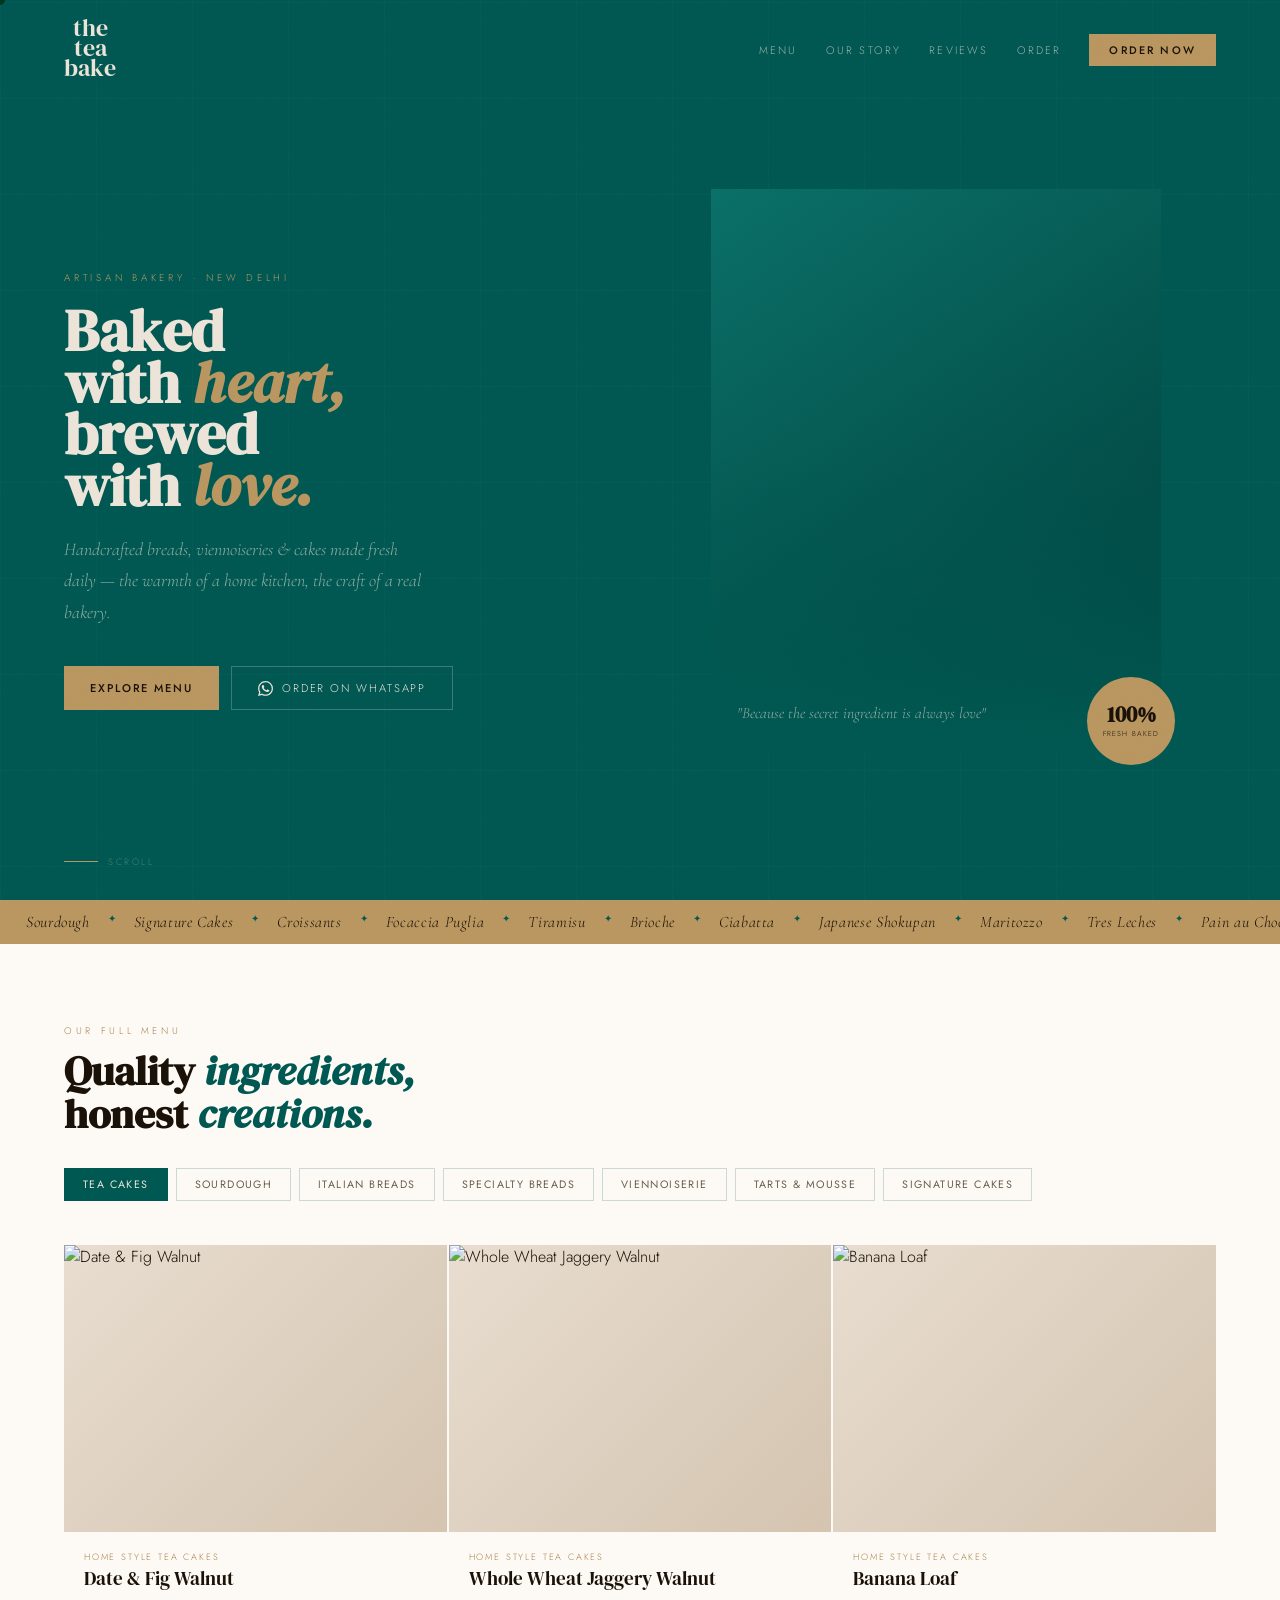
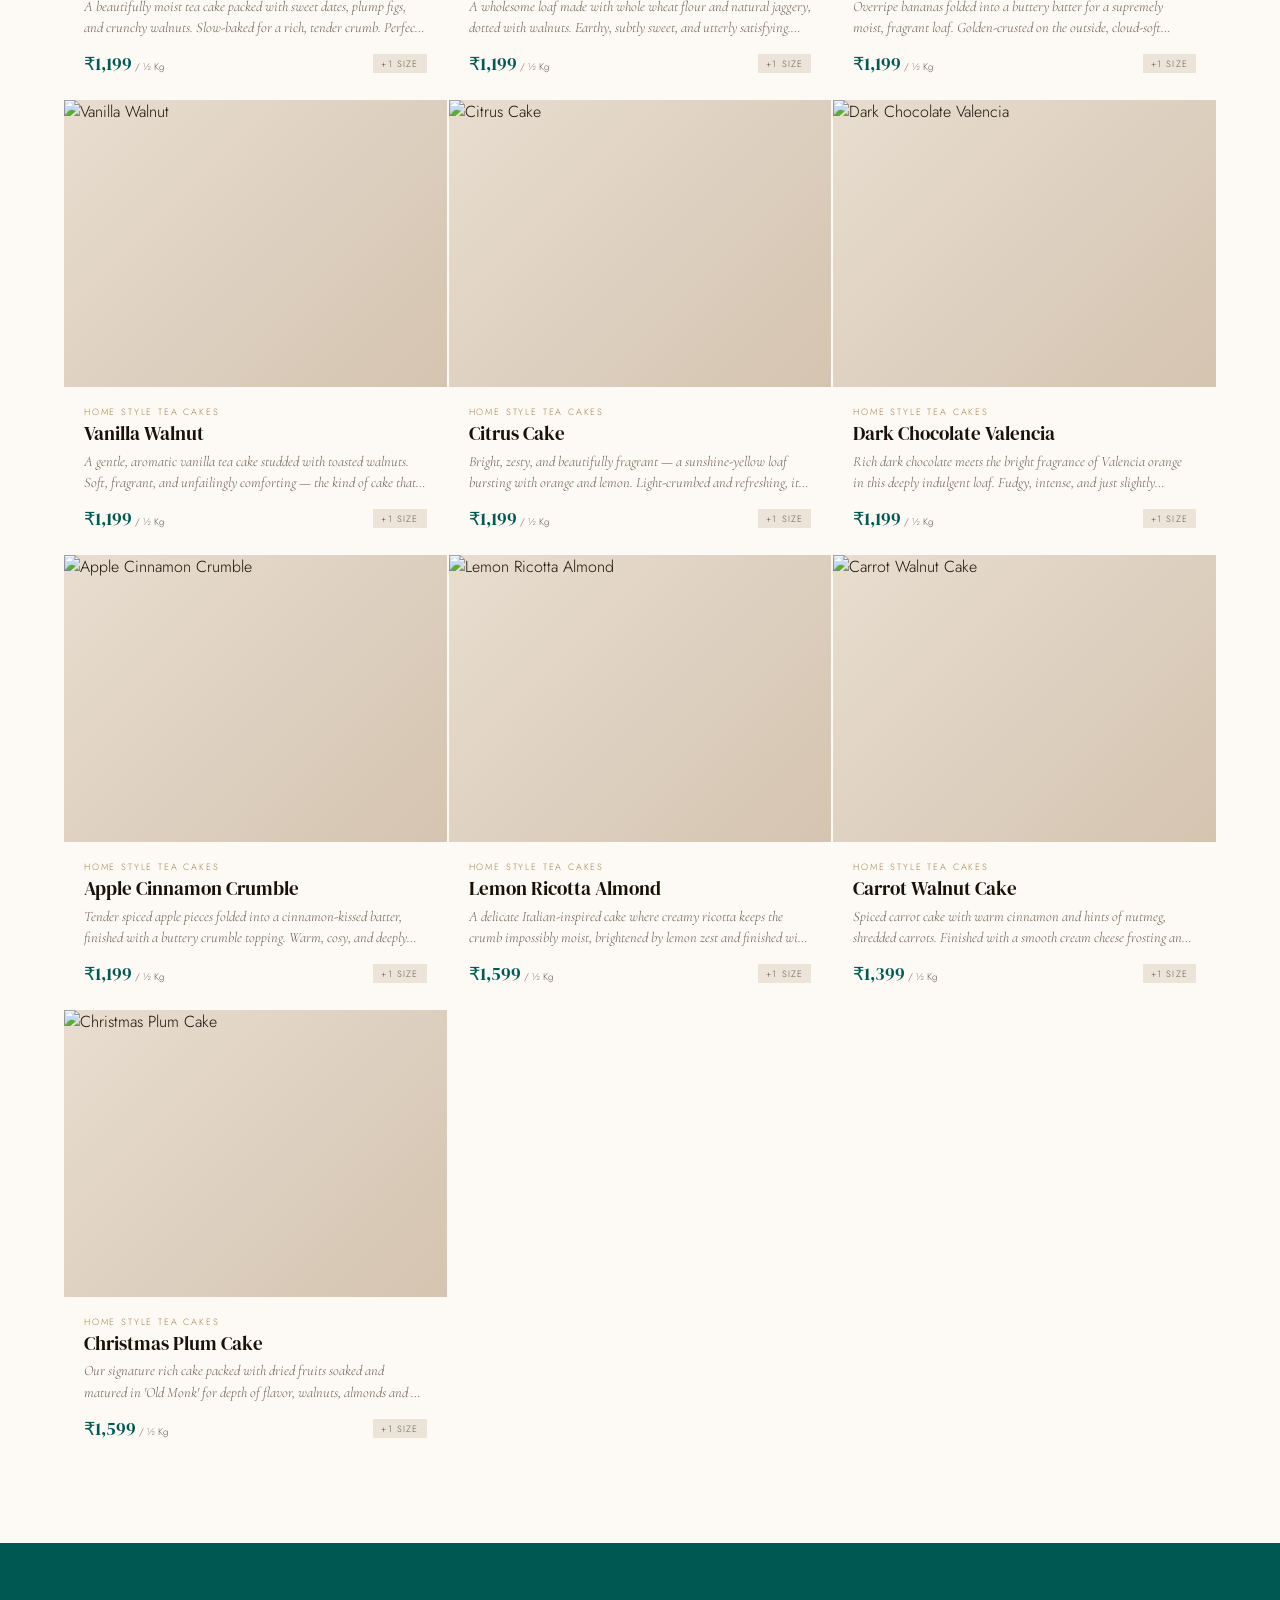
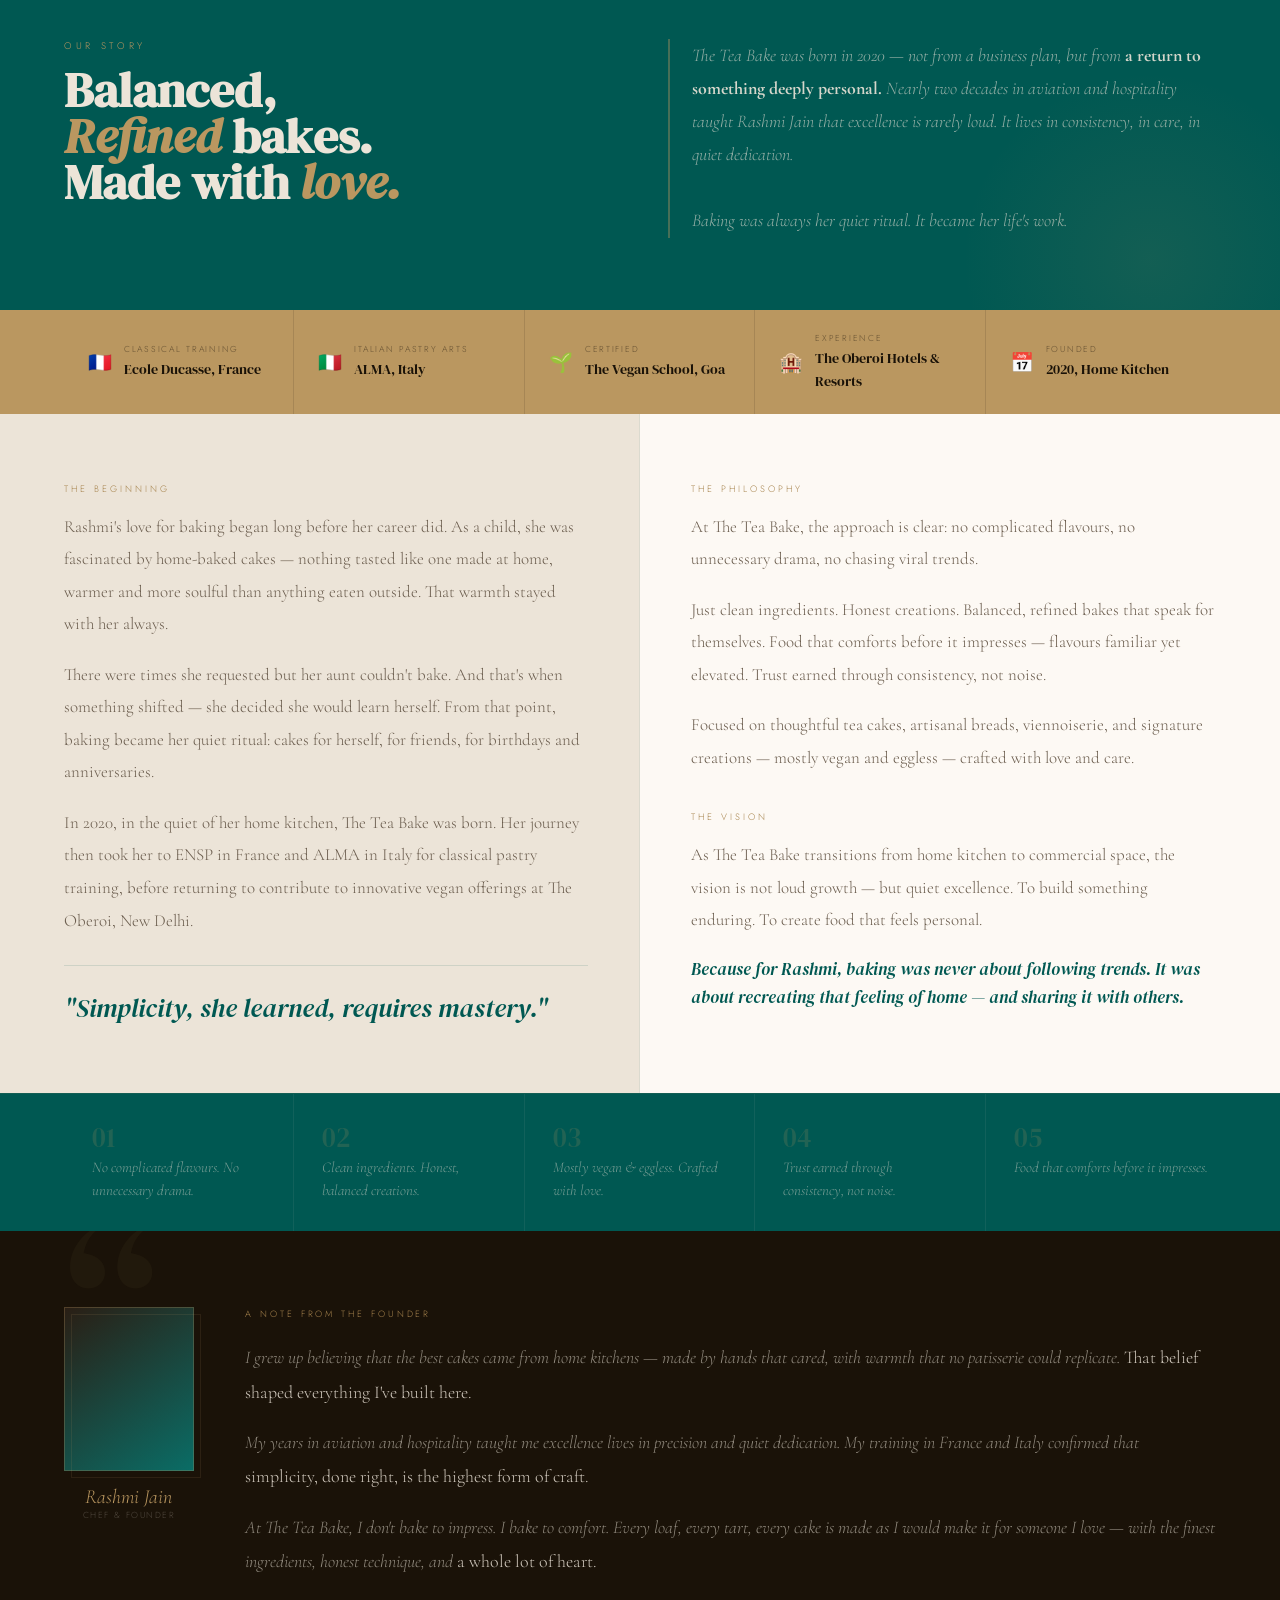
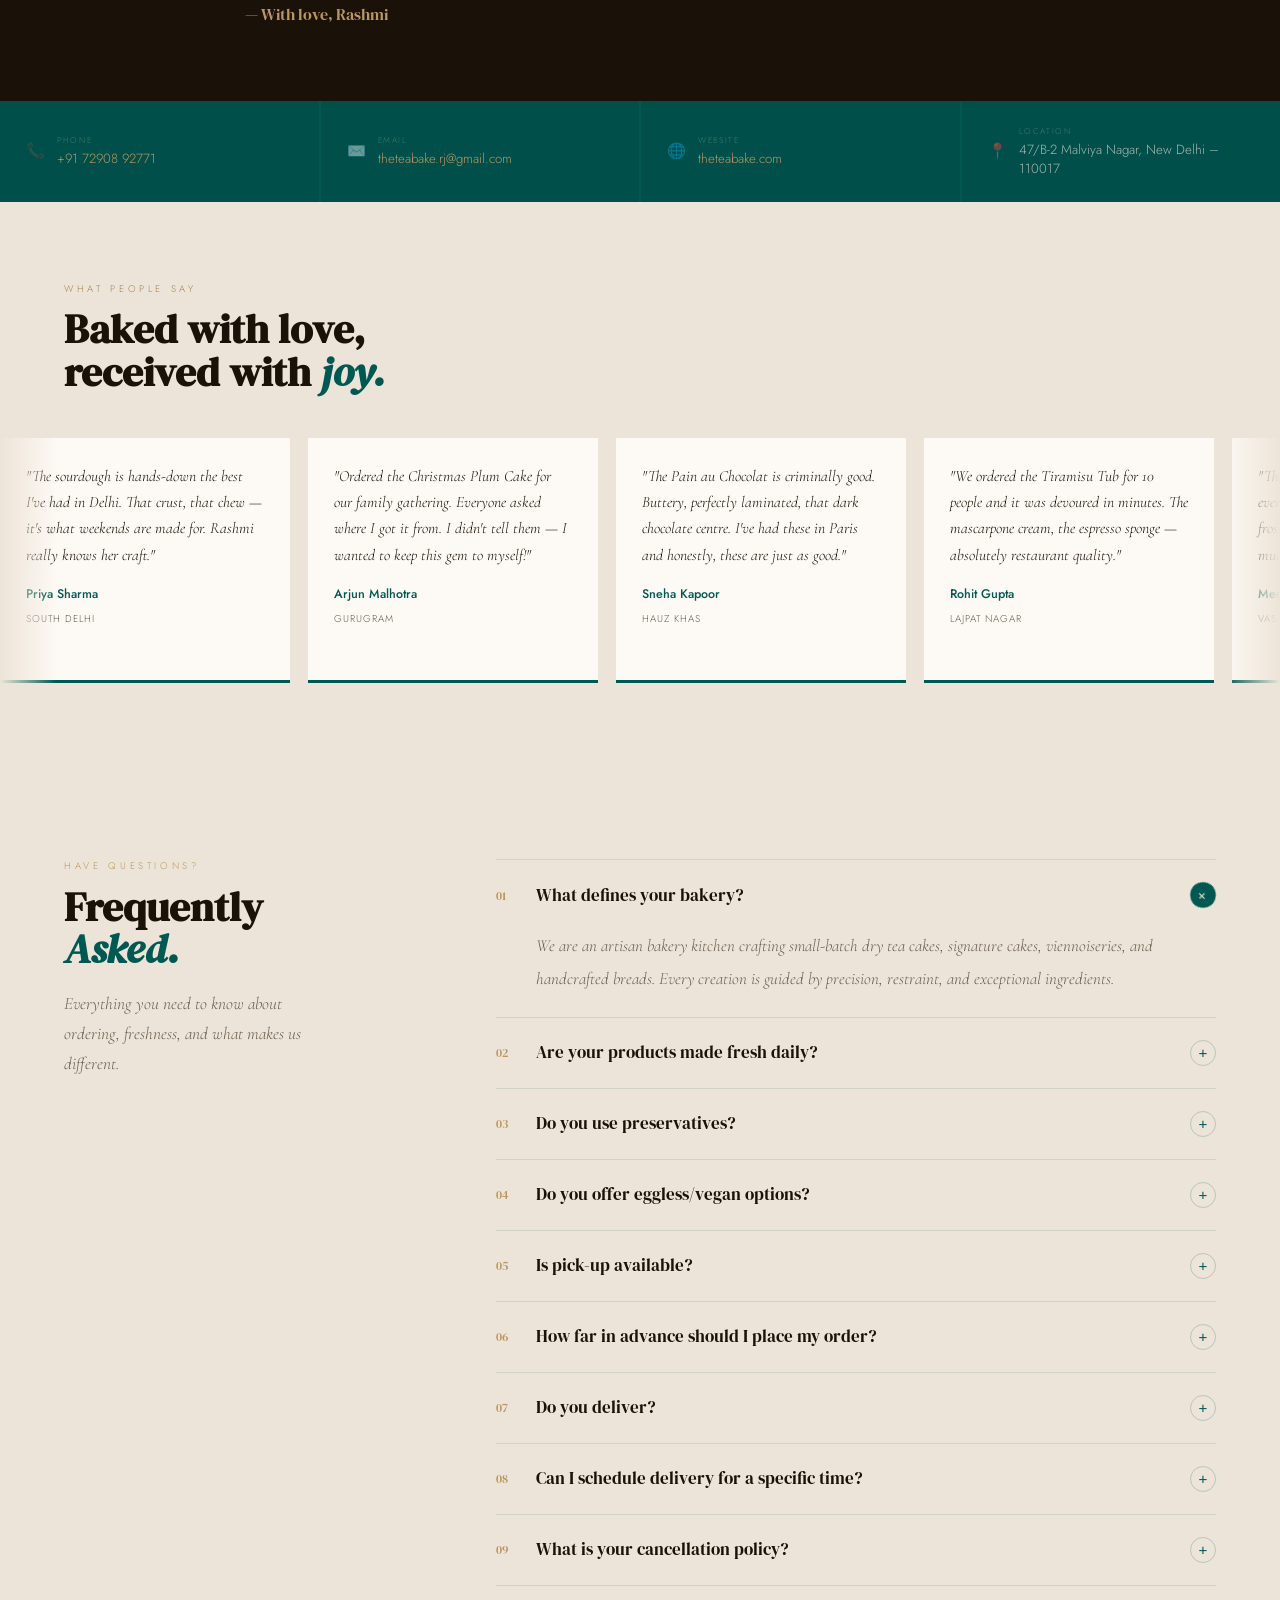
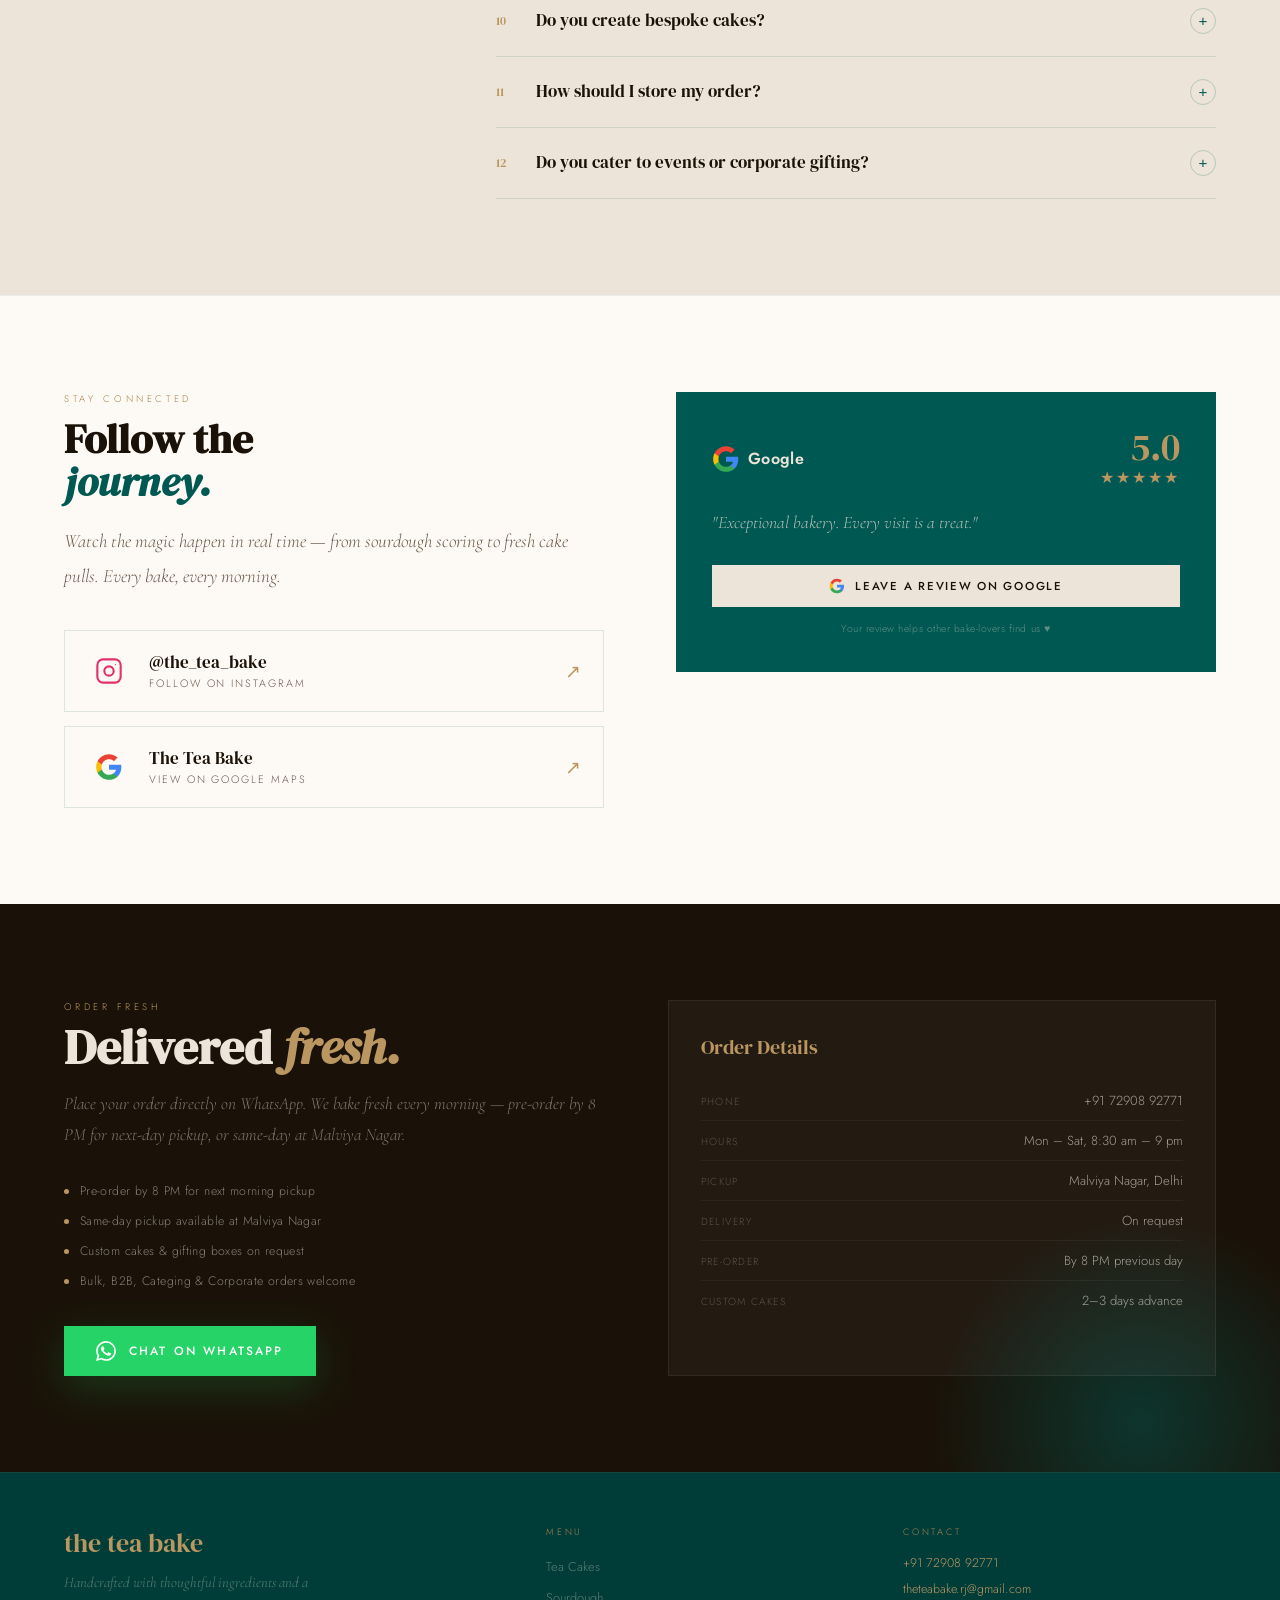
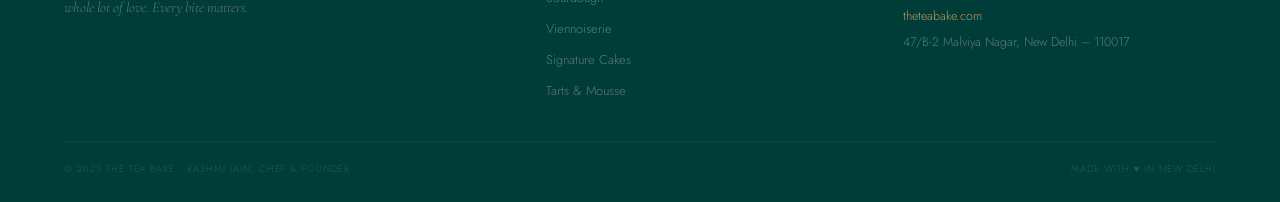
==== commit 5101b656: "images updation" ====
--- a/main/index.html
+++ b/main/index.html
@@ -82,7 +82,7 @@
     <div class="hero-right">
       <div class="hero-vis">
         <div class="hero-frame">
-          <img src="https://images.unsplash.com/photo-1509440159596-0249088772ff?w=700&q=80" alt="Fresh baked goods"
+          <img src="main/assets/hero-image.jpg" alt="Fresh baked goods"
             onerror="this.style.display='none'">
           <div class="hero-frame-grad"></div>
           <div class="hero-quote">"Because the secret ingredient is always love"</div>
@@ -512,4 +512,5 @@
   <script src="./script.js"></script>
 </body>
 
-</html>+
+</html>
--- a/main/style.css
+++ b/main/style.css
@@ -271,7 +271,7 @@
 
 .hero-h1 {
     font-family: 'DM Serif Display', serif;
-    font-size: clamp(3rem, 6.5vw, 6.5rem);
+    font-size: clamp(3rem, 4.5vw, 6.5rem);
     line-height: .9;
     color: var(--cream);
     margin-bottom: 22px;
@@ -440,7 +440,7 @@
 .marquee-track {
     display: flex;
     white-space: nowrap;
-    animation: marquee 28s linear infinite
+    animation: marquee 20s linear infinite
 }
 
 .mitem {
@@ -752,7 +752,7 @@
 .modal-desc {
     font-family: 'Cormorant Garamond', serif;
     font-style: italic;
-    font-size: 1.02rem;
+    font-size: 1.1rem;
     color: var(--muted);
     line-height: 1.7
 }
@@ -774,7 +774,7 @@
 
 .mprice-val {
     font-family: 'DM Serif Display', serif;
-    font-size: 1.7rem;
+    font-size: 1.3rem;
     color: var(--teal);
     display: block;
     line-height: 1
@@ -2245,4 +2245,7 @@
         flex-direction: column;
         text-align: center
     }
-}+
+}
+
+
